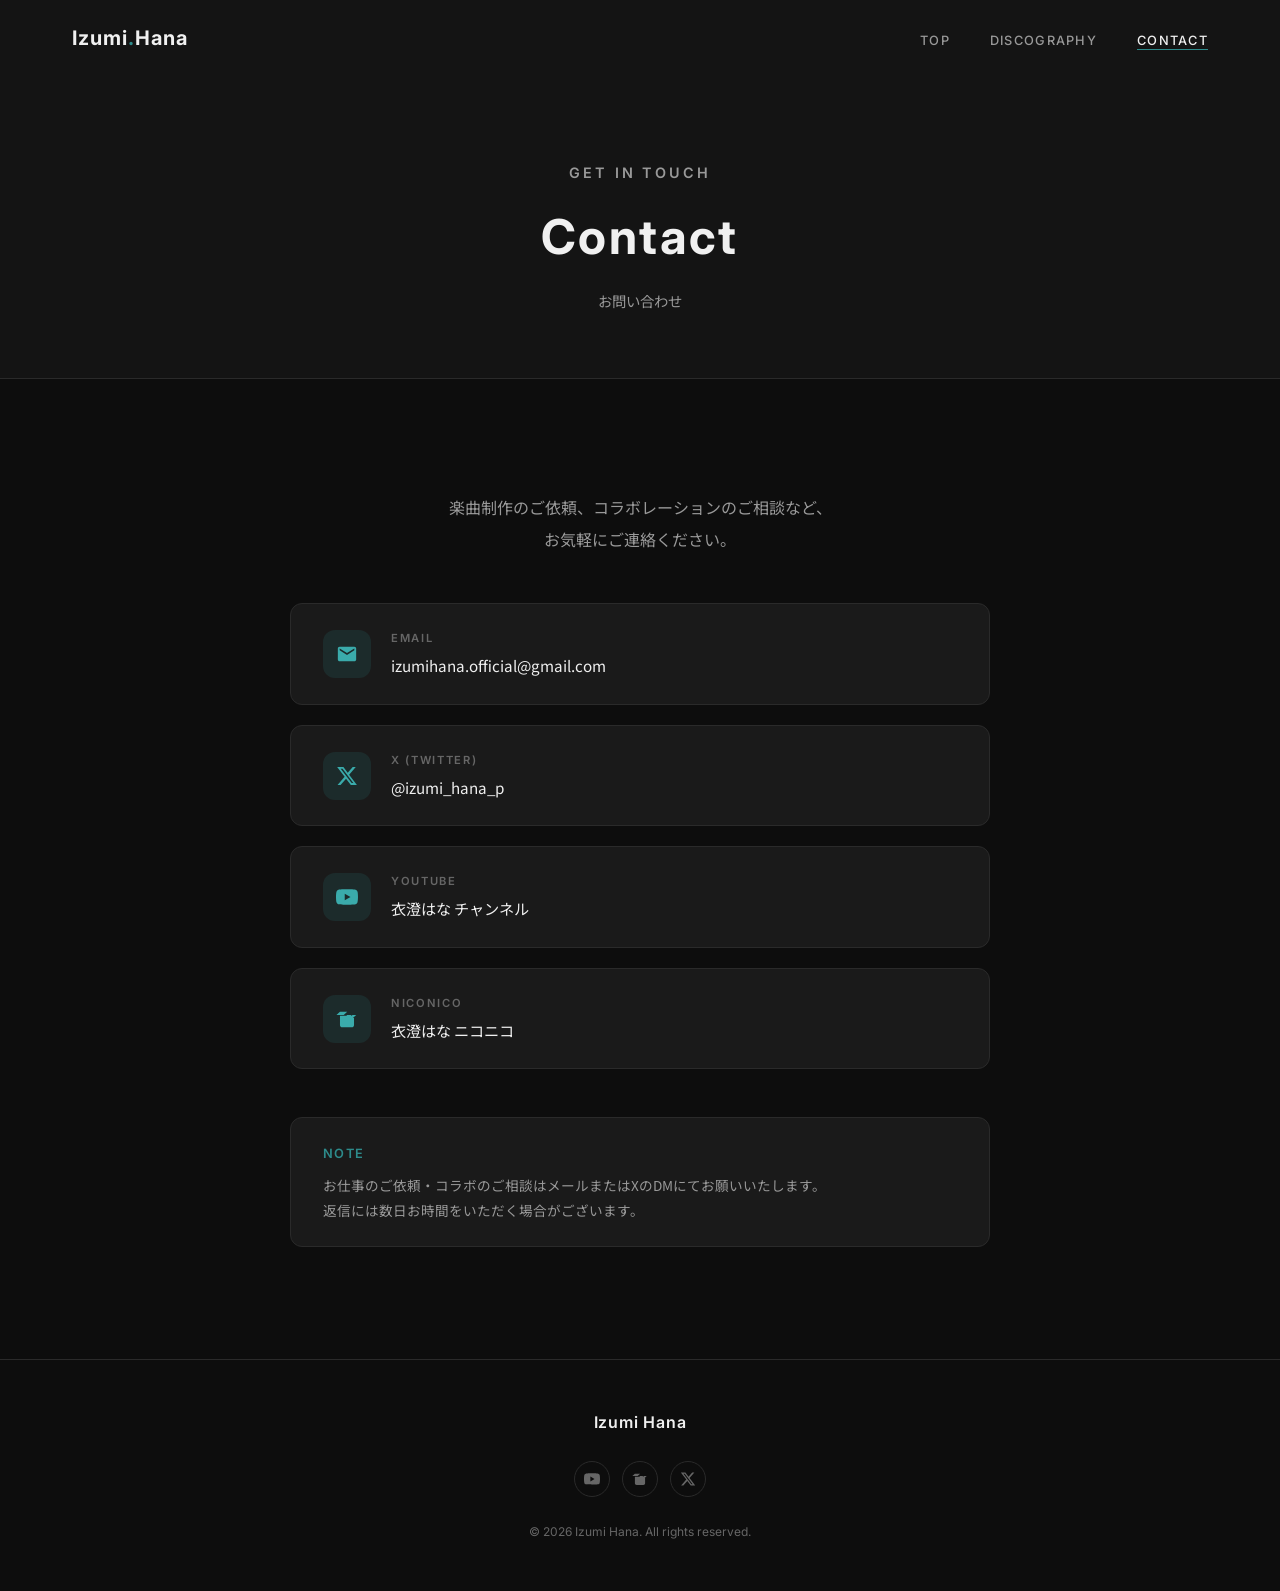
==== contact.html @ a4620084 "Initial commit: izumihana official website Co-authored-by: Cursor <cursoragent@cursor.com>" ====
<!DOCTYPE html>
<html lang="ja">
<head>
  <meta charset="UTF-8">
  <meta name="viewport" content="width=device-width, initial-scale=1.0">
  <title>Contact | 衣澄はな</title>
  <meta name="description" content="衣澄はな（いずみはな）へのお問い合わせ。楽曲制作のご依頼やコラボレーションのご相談はこちらから。">
  <link rel="stylesheet" href="css/style.css">
</head>
<body>

  <!-- ===== Header ===== -->
  <header class="header scrolled">
    <div class="container">
      <a href="index.html" class="logo">Izumi<span>.</span>Hana</a>
      <nav>
        <ul class="nav-list">
          <li><a href="index.html">Top</a></li>
          <li><a href="discography.html">Discography</a></li>
          <li><a href="contact.html" class="active">Contact</a></li>
        </ul>
      </nav>
      <button class="menu-toggle" aria-label="メニューを開く">
        <span></span>
        <span></span>
        <span></span>
      </button>
    </div>
  </header>

  <!-- ===== Page Header ===== -->
  <section class="page-header">
    <div class="container">
      <p class="section-title">Get in Touch</p>
      <h1>Contact</h1>
      <p>お問い合わせ</p>
    </div>
  </section>

  <!-- ===== Contact ===== -->
  <section class="section">
    <div class="container">
      <div class="contact-wrapper">

        <p class="contact-intro fade-in">
          楽曲制作のご依頼、コラボレーションのご相談など、<br>
          お気軽にご連絡ください。
        </p>

        <div class="contact-methods">

          <!-- Email -->
          <div class="contact-item fade-in fade-in-delay-1">
            <div class="icon">
              <svg viewBox="0 0 24 24" xmlns="http://www.w3.org/2000/svg">
                <path d="M20 4H4c-1.1 0-1.99.9-1.99 2L2 18c0 1.1.9 2 2 2h16c1.1 0 2-.9 2-2V6c0-1.1-.9-2-2-2zm0 4l-8 5-8-5V6l8 5 8-5v2z"/>
              </svg>
            </div>
            <div class="info">
              <div class="method-label">Email</div>
              <div class="method-value">
                <a href="mailto:izumihana.official@gmail.com">izumihana.official@gmail.com</a>
              </div>
            </div>
          </div>

          <!-- X (Twitter) -->
          <a href="https://x.com/izumi_hana_p" target="_blank" rel="noopener" style="text-decoration:none;">
            <div class="contact-item fade-in fade-in-delay-2">
              <div class="icon">
                <svg viewBox="0 0 24 24" xmlns="http://www.w3.org/2000/svg">
                  <path d="M18.244 2.25h3.308l-7.227 8.26 8.502 11.24H16.17l-5.214-6.817L4.99 21.75H1.68l7.73-8.835L1.254 2.25H8.08l4.713 6.231zm-1.161 17.52h1.833L7.084 4.126H5.117z"/>
                </svg>
              </div>
              <div class="info">
                <div class="method-label">X (Twitter)</div>
                <div class="method-value">@izumi_hana_p</div>
              </div>
            </div>
          </a>

          <!-- YouTube -->
          <a href="https://www.youtube.com/channel/UCELzzvRnGaEkKQrtYte62rw" target="_blank" rel="noopener" style="text-decoration:none;">
            <div class="contact-item fade-in fade-in-delay-3">
              <div class="icon">
                <svg viewBox="0 0 24 24" xmlns="http://www.w3.org/2000/svg">
                  <path d="M23.498 6.186a3.016 3.016 0 0 0-2.122-2.136C19.505 3.545 12 3.545 12 3.545s-7.505 0-9.377.505A3.017 3.017 0 0 0 .502 6.186C0 8.07 0 12 0 12s0 3.93.502 5.814a3.016 3.016 0 0 0 2.122 2.136c1.871.505 9.376.505 9.376.505s7.505 0 9.377-.505a3.015 3.015 0 0 0 2.122-2.136C24 15.93 24 12 24 12s0-3.93-.502-5.814zM9.545 15.568V8.432L15.818 12l-6.273 3.568z"/>
                </svg>
              </div>
              <div class="info">
                <div class="method-label">YouTube</div>
                <div class="method-value">衣澄はな チャンネル</div>
              </div>
            </div>
          </a>

          <!-- niconico -->
          <a href="https://www.nicovideo.jp/user/130683542" target="_blank" rel="noopener" style="text-decoration:none;">
            <div class="contact-item fade-in fade-in-delay-4">
              <div class="icon">
                <svg viewBox="0 0 24 24" xmlns="http://www.w3.org/2000/svg">
                  <path d="M.4787 7.534l3.8213-3.534h4.7574l-3.8213 3.534zm7.0213-3.534h4.7574l-3.8213 3.534h-4.7574zm12.1574 4.534v9.932c0 1.392-1.1293 2.534-2.5213 2.534h-10.2722c-1.392 0-2.5213-1.142-2.5213-2.534v-9.932zm-4.85 4.57l-3.4 1.88v-3.76zm-2.607-5.57h4.7574l-3.8213 3.534h-4.7574zm5.7574 0h4.1213l-3.8213 3.534h-4.0787z"/>
                </svg>
              </div>
              <div class="info">
                <div class="method-label">niconico</div>
                <div class="method-value">衣澄はな ニコニコ</div>
              </div>
            </div>
          </a>

        </div>

        <div class="fade-in fade-in-delay-5" style="padding:1.5rem 2rem; background:var(--bg-card); border:1px solid var(--border); border-radius:12px; text-align:left;">
          <p style="font-size:0.8rem; color:var(--accent); font-family:var(--font-en); font-weight:600; letter-spacing:0.1em; text-transform:uppercase; margin-bottom:0.5rem;">Note</p>
          <p style="font-size:0.85rem; color:var(--text-secondary); line-height:1.8;">
            お仕事のご依頼・コラボのご相談はメールまたはXのDMにてお願いいたします。<br>
            返信には数日お時間をいただく場合がございます。
          </p>
        </div>

      </div>
    </div>
  </section>

  <!-- ===== Footer ===== -->
  <footer class="footer">
    <div class="container">
      <div class="footer-content">
        <div class="footer-logo">Izumi Hana</div>
        <div class="footer-sns">
          <a href="https://www.youtube.com/channel/UCELzzvRnGaEkKQrtYte62rw" target="_blank" rel="noopener" aria-label="YouTube">
            <svg viewBox="0 0 24 24"><path d="M23.498 6.186a3.016 3.016 0 0 0-2.122-2.136C19.505 3.545 12 3.545 12 3.545s-7.505 0-9.377.505A3.017 3.017 0 0 0 .502 6.186C0 8.07 0 12 0 12s0 3.93.502 5.814a3.016 3.016 0 0 0 2.122 2.136c1.871.505 9.376.505 9.376.505s7.505 0 9.377-.505a3.015 3.015 0 0 0 2.122-2.136C24 15.93 24 12 24 12s0-3.93-.502-5.814zM9.545 15.568V8.432L15.818 12l-6.273 3.568z"/></svg>
          </a>
          <a href="https://www.nicovideo.jp/user/130683542" target="_blank" rel="noopener" aria-label="niconico">
            <svg viewBox="0 0 24 24"><path d="M.4787 7.534l3.8213-3.534h4.7574l-3.8213 3.534zm7.0213-3.534h4.7574l-3.8213 3.534h-4.7574zm12.1574 4.534v9.932c0 1.392-1.1293 2.534-2.5213 2.534h-10.2722c-1.392 0-2.5213-1.142-2.5213-2.534v-9.932zm-4.85 4.57l-3.4 1.88v-3.76zm-2.607-5.57h4.7574l-3.8213 3.534h-4.7574zm5.7574 0h4.1213l-3.8213 3.534h-4.0787z"/></svg>
          </a>
          <a href="https://x.com/izumi_hana_p" target="_blank" rel="noopener" aria-label="X">
            <svg viewBox="0 0 24 24"><path d="M18.244 2.25h3.308l-7.227 8.26 8.502 11.24H16.17l-5.214-6.817L4.99 21.75H1.68l7.73-8.835L1.254 2.25H8.08l4.713 6.231zm-1.161 17.52h1.833L7.084 4.126H5.117z"/></svg>
          </a>
        </div>
        <p class="footer-copy">&copy; 2026 Izumi Hana. All rights reserved.</p>
      </div>
    </div>
  </footer>

  <script src="js/main.js"></script>
</body>
</html>
---- css/style.css ----
/* ============================================
   衣澄はな - HP / Portfolio
   Dark Modern Theme
   ============================================ */

@import url('https://fonts.googleapis.com/css2?family=Inter:wght@300;400;500;600;700&family=Noto+Sans+JP:wght@300;400;500;600;700&display=swap');

/* --- CSS Variables --- */
:root {
  --bg-primary: #0d0d0d;
  --bg-secondary: #141414;
  --bg-card: #1a1a1a;
  --bg-card-hover: #222222;
  --accent: #2d8b8b;
  --accent-light: #3aabab;
  --accent-glow: rgba(45, 139, 139, 0.15);
  --text-primary: #f0f0f0;
  --text-secondary: #999999;
  --text-muted: #666666;
  --border: #2a2a2a;
  --border-light: #333333;
  --header-bg: rgba(13, 13, 13, 0.85);
  --font-en: 'Inter', sans-serif;
  --font-jp: 'Noto Sans JP', sans-serif;
  --transition: 0.3s cubic-bezier(0.4, 0, 0.2, 1);
  --max-width: 1200px;
}

/* --- Reset & Base --- */
*,
*::before,
*::after {
  margin: 0;
  padding: 0;
  box-sizing: border-box;
}

html {
  scroll-behavior: smooth;
  font-size: 16px;
}

body {
  font-family: var(--font-jp);
  background-color: var(--bg-primary);
  color: var(--text-primary);
  line-height: 1.8;
  -webkit-font-smoothing: antialiased;
  -moz-osx-font-smoothing: grayscale;
  overflow-x: hidden;
}

a {
  color: var(--accent-light);
  text-decoration: none;
  transition: color var(--transition);
}

a:hover {
  color: var(--text-primary);
}

img {
  max-width: 100%;
  height: auto;
  display: block;
}

ul {
  list-style: none;
}

/* --- Utility --- */
.container {
  width: 100%;
  max-width: var(--max-width);
  margin: 0 auto;
  padding: 0 2rem;
}

.section-title {
  font-family: var(--font-en);
  font-size: 0.75rem;
  font-weight: 600;
  letter-spacing: 0.2em;
  text-transform: uppercase;
  color: var(--accent);
  margin-bottom: 0.5rem;
}

.section-heading {
  font-family: var(--font-en);
  font-size: 2.5rem;
  font-weight: 700;
  letter-spacing: -0.02em;
  line-height: 1.2;
  margin-bottom: 2rem;
}

.accent-line {
  width: 48px;
  height: 2px;
  background: var(--accent);
  margin-bottom: 2rem;
}

/* --- Header / Navigation --- */
.header {
  position: fixed;
  top: 0;
  left: 0;
  width: 100%;
  z-index: 1000;
  padding: 1.25rem 0;
  transition: background var(--transition), padding var(--transition), box-shadow var(--transition);
}

.header.scrolled {
  background: var(--header-bg);
  backdrop-filter: blur(20px);
  -webkit-backdrop-filter: blur(20px);
  padding: 0.75rem 0;
  box-shadow: 0 1px 0 var(--border);
}

.header .container {
  display: flex;
  justify-content: space-between;
  align-items: center;
}

.logo {
  font-family: var(--font-en);
  font-size: 1.25rem;
  font-weight: 700;
  color: var(--text-primary);
  letter-spacing: 0.05em;
}

.logo span {
  color: var(--accent);
}

.nav-list {
  display: flex;
  gap: 2.5rem;
  align-items: center;
}

.nav-list a {
  font-family: var(--font-en);
  font-size: 0.8rem;
  font-weight: 500;
  letter-spacing: 0.1em;
  text-transform: uppercase;
  color: var(--text-secondary);
  position: relative;
  padding-bottom: 2px;
}

.nav-list a::after {
  content: '';
  position: absolute;
  bottom: 0;
  left: 0;
  width: 0;
  height: 1px;
  background: var(--accent);
  transition: width var(--transition);
}

.nav-list a:hover,
.nav-list a.active {
  color: var(--text-primary);
}

.nav-list a:hover::after,
.nav-list a.active::after {
  width: 100%;
}

/* Mobile menu */
.menu-toggle {
  display: none;
  flex-direction: column;
  gap: 5px;
  background: none;
  border: none;
  cursor: pointer;
  padding: 4px;
}

.menu-toggle span {
  display: block;
  width: 24px;
  height: 2px;
  background: var(--text-primary);
  transition: var(--transition);
}

/* --- Hero / First View --- */
.hero {
  position: relative;
  width: 100%;
  height: 100vh;
  min-height: 600px;
  display: flex;
  align-items: center;
  justify-content: center;
  overflow: hidden;
}

.hero-bg {
  position: absolute;
  inset: 0;
  background-size: cover;
  background-position: center;
  background-repeat: no-repeat;
}

.hero-overlay {
  position: absolute;
  inset: 0;
  background: linear-gradient(
    to bottom,
    rgba(13, 13, 13, 0.3) 0%,
    rgba(13, 13, 13, 0.5) 50%,
    rgba(13, 13, 13, 0.95) 100%
  );
}

.hero-content {
  position: relative;
  z-index: 2;
  text-align: center;
  padding: 0 2rem;
}

.hero-content h1 {
  font-family: var(--font-en);
  font-size: 4rem;
  font-weight: 700;
  letter-spacing: 0.08em;
  margin-bottom: 0.75rem;
  text-shadow: 0 2px 40px rgba(0, 0, 0, 0.5);
}

.hero-content .subtitle {
  font-family: var(--font-en);
  font-size: 0.9rem;
  font-weight: 400;
  letter-spacing: 0.3em;
  text-transform: uppercase;
  color: var(--accent-light);
  margin-bottom: 1.5rem;
}

.hero-content .description {
  font-size: 0.95rem;
  color: var(--text-secondary);
  max-width: 500px;
  margin: 0 auto;
}

.hero-scroll {
  position: absolute;
  bottom: 2rem;
  left: 50%;
  transform: translateX(-50%);
  z-index: 2;
  display: flex;
  flex-direction: column;
  align-items: center;
  gap: 0.5rem;
  color: var(--text-muted);
  font-family: var(--font-en);
  font-size: 0.65rem;
  letter-spacing: 0.15em;
  text-transform: uppercase;
}

.hero-scroll .scroll-line {
  width: 1px;
  height: 40px;
  background: linear-gradient(to bottom, var(--accent), transparent);
  animation: scrollPulse 2s ease-in-out infinite;
}

@keyframes scrollPulse {
  0%, 100% { opacity: 0.3; transform: scaleY(0.6); }
  50% { opacity: 1; transform: scaleY(1); }
}

/* --- Section Common --- */
.section {
  padding: 7rem 0;
}

.section--alt {
  background: var(--bg-secondary);
}

/* --- About Section --- */
.about-grid {
  display: grid;
  grid-template-columns: 1fr 1fr;
  gap: 4rem;
  align-items: start;
}

.about-text p {
  color: var(--text-secondary);
  margin-bottom: 1.5rem;
  font-size: 0.95rem;
  line-height: 2;
}

.about-details {
  display: flex;
  flex-direction: column;
  gap: 1.5rem;
}

.about-detail-item {
  padding: 1.5rem;
  background: var(--bg-card);
  border: 1px solid var(--border);
  border-radius: 8px;
  transition: border-color var(--transition);
}

.about-detail-item:hover {
  border-color: var(--accent);
}

.about-detail-item .label {
  font-family: var(--font-en);
  font-size: 0.7rem;
  font-weight: 600;
  letter-spacing: 0.15em;
  text-transform: uppercase;
  color: var(--accent);
  margin-bottom: 0.5rem;
}

.about-detail-item .value {
  font-size: 0.95rem;
  color: var(--text-primary);
}

.about-detail-item .value .tag {
  display: inline-block;
  padding: 0.25rem 0.75rem;
  background: var(--accent-glow);
  border: 1px solid rgba(45, 139, 139, 0.3);
  border-radius: 100px;
  font-size: 0.8rem;
  margin: 0.25rem 0.25rem 0.25rem 0;
  color: var(--accent-light);
}

/* --- Latest Music Section --- */
.latest-music-wrapper {
  max-width: 800px;
  margin: 0 auto;
}

.video-embed {
  position: relative;
  width: 100%;
  padding-bottom: 56.25%;
  border-radius: 12px;
  overflow: hidden;
  background: var(--bg-card);
  border: 1px solid var(--border);
}

.video-embed iframe {
  position: absolute;
  top: 0;
  left: 0;
  width: 100%;
  height: 100%;
  border: none;
}

.video-caption {
  margin-top: 1rem;
  text-align: center;
  color: var(--text-secondary);
  font-size: 0.85rem;
}

/* --- Skeleton Loading Animation --- */
@keyframes shimmer {
  0% { background-position: 200% 0; }
  100% { background-position: -200% 0; }
}

/* --- Discography Grid --- */
.disco-grid {
  display: grid;
  grid-template-columns: repeat(3, 1fr);
  gap: 1.5rem;
}

.disco-card {
  background: var(--bg-card);
  border: 1px solid var(--border);
  border-radius: 12px;
  overflow: hidden;
  transition: transform var(--transition), border-color var(--transition), box-shadow var(--transition);
  cursor: pointer;
}

.disco-card:hover {
  transform: translateY(-4px);
  border-color: var(--accent);
  box-shadow: 0 12px 40px rgba(0, 0, 0, 0.4), 0 0 0 1px var(--accent);
}

.disco-card .thumbnail {
  position: relative;
  width: 100%;
  padding-bottom: 56.25%;
  background: var(--bg-secondary);
  overflow: hidden;
}

.disco-card .thumbnail img {
  position: absolute;
  inset: 0;
  width: 100%;
  height: 100%;
  object-fit: cover;
  transition: transform var(--transition);
}

.disco-card:hover .thumbnail img {
  transform: scale(1.05);
}

.disco-card .thumbnail .play-overlay {
  position: absolute;
  inset: 0;
  display: flex;
  align-items: center;
  justify-content: center;
  background: rgba(0, 0, 0, 0.4);
  opacity: 0;
  transition: opacity var(--transition);
}

.disco-card:hover .thumbnail .play-overlay {
  opacity: 1;
}

.disco-card .thumbnail .play-btn {
  width: 56px;
  height: 56px;
  border-radius: 50%;
  background: var(--accent);
  display: flex;
  align-items: center;
  justify-content: center;
  transform: scale(0.8);
  transition: transform var(--transition);
}

.disco-card:hover .thumbnail .play-btn {
  transform: scale(1);
}

.disco-card .thumbnail .play-btn svg {
  width: 20px;
  height: 20px;
  fill: white;
  margin-left: 2px;
}

.disco-card .card-info {
  padding: 1.25rem;
}

.disco-card .card-title {
  font-size: 0.95rem;
  font-weight: 500;
  margin-bottom: 0.35rem;
  line-height: 1.5;
  display: -webkit-box;
  -webkit-line-clamp: 2;
  -webkit-box-orient: vertical;
  overflow: hidden;
}

.disco-card .card-meta {
  font-size: 0.75rem;
  color: var(--text-muted);
  font-family: var(--font-en);
}

/* --- Discography iframe embed mode --- */
.disco-card .video-frame {
  position: relative;
  width: 100%;
  padding-bottom: 56.25%;
  background: var(--bg-secondary);
}

.disco-card .video-frame iframe {
  position: absolute;
  inset: 0;
  width: 100%;
  height: 100%;
  border: none;
}

/* --- Contact Section --- */
.contact-wrapper {
  max-width: 700px;
  margin: 0 auto;
  text-align: center;
}

.contact-intro {
  font-size: 1rem;
  color: var(--text-secondary);
  margin-bottom: 3rem;
  line-height: 2;
}

.contact-methods {
  display: flex;
  flex-direction: column;
  gap: 1.25rem;
  margin-bottom: 3rem;
}

.contact-item {
  display: flex;
  align-items: center;
  gap: 1.25rem;
  padding: 1.5rem 2rem;
  background: var(--bg-card);
  border: 1px solid var(--border);
  border-radius: 12px;
  transition: border-color var(--transition);
  text-align: left;
}

.contact-item:hover {
  border-color: var(--accent);
}

.contact-item .icon {
  width: 48px;
  height: 48px;
  border-radius: 12px;
  background: var(--accent-glow);
  display: flex;
  align-items: center;
  justify-content: center;
  flex-shrink: 0;
}

.contact-item .icon svg {
  width: 22px;
  height: 22px;
  fill: var(--accent-light);
}

.contact-item .info .method-label {
  font-family: var(--font-en);
  font-size: 0.7rem;
  font-weight: 600;
  letter-spacing: 0.15em;
  text-transform: uppercase;
  color: var(--text-muted);
  margin-bottom: 0.25rem;
}

.contact-item .info .method-value {
  font-size: 0.95rem;
  color: var(--text-primary);
}

.contact-item .info .method-value a {
  color: var(--text-primary);
}

.contact-item .info .method-value a:hover {
  color: var(--accent-light);
}

/* --- SNS Links --- */
.sns-links {
  display: flex;
  gap: 1rem;
  justify-content: center;
  margin-top: 2rem;
}

.sns-link {
  display: flex;
  align-items: center;
  justify-content: center;
  width: 52px;
  height: 52px;
  border-radius: 50%;
  background: var(--bg-card);
  border: 1px solid var(--border);
  transition: all var(--transition);
}

.sns-link:hover {
  background: var(--accent);
  border-color: var(--accent);
  transform: translateY(-2px);
}

.sns-link svg {
  width: 22px;
  height: 22px;
  fill: var(--text-secondary);
  transition: fill var(--transition);
}

.sns-link:hover svg {
  fill: white;
}

/* --- Footer --- */
.footer {
  padding: 3rem 0;
  border-top: 1px solid var(--border);
  text-align: center;
}

.footer-content {
  display: flex;
  flex-direction: column;
  align-items: center;
  gap: 1.5rem;
}

.footer-logo {
  font-family: var(--font-en);
  font-size: 1rem;
  font-weight: 600;
  color: var(--text-primary);
  letter-spacing: 0.05em;
}

.footer-sns {
  display: flex;
  gap: 0.75rem;
}

.footer-sns a {
  display: flex;
  align-items: center;
  justify-content: center;
  width: 36px;
  height: 36px;
  border-radius: 50%;
  border: 1px solid var(--border);
  transition: all var(--transition);
}

.footer-sns a:hover {
  border-color: var(--accent);
  background: var(--accent-glow);
}

.footer-sns a svg {
  width: 16px;
  height: 16px;
  fill: var(--text-muted);
  transition: fill var(--transition);
}

.footer-sns a:hover svg {
  fill: var(--accent-light);
}

.footer-copy {
  font-size: 0.75rem;
  color: var(--text-muted);
  font-family: var(--font-en);
}

/* --- Scroll Animation --- */
.fade-in {
  opacity: 0;
  transform: translateY(30px);
  transition: opacity 0.8s ease, transform 0.8s ease;
}

.fade-in.visible {
  opacity: 1;
  transform: translateY(0);
}

.fade-in-delay-1 { transition-delay: 0.1s; }
.fade-in-delay-2 { transition-delay: 0.2s; }
.fade-in-delay-3 { transition-delay: 0.3s; }
.fade-in-delay-4 { transition-delay: 0.4s; }
.fade-in-delay-5 { transition-delay: 0.5s; }
.fade-in-delay-6 { transition-delay: 0.6s; }

/* --- Page Header (sub pages) --- */
.page-header {
  padding: 10rem 0 4rem;
  text-align: center;
  background: var(--bg-secondary);
  border-bottom: 1px solid var(--border);
}

.page-header h1 {
  font-family: var(--font-en);
  font-size: 3rem;
  font-weight: 700;
  letter-spacing: 0.05em;
  margin-bottom: 0.5rem;
}

.page-header p {
  color: var(--text-secondary);
  font-size: 0.9rem;
}

/* --- Responsive --- */
@media (max-width: 1024px) {
  .about-grid {
    grid-template-columns: 1fr;
    gap: 2.5rem;
  }

  .disco-grid {
    grid-template-columns: repeat(2, 1fr);
  }

  .hero-content h1 {
    font-size: 3rem;
  }
}

@media (max-width: 768px) {
  .nav-list {
    display: none;
    position: fixed;
    top: 0;
    left: 0;
    width: 100%;
    height: 100vh;
    background: var(--bg-primary);
    flex-direction: column;
    justify-content: center;
    align-items: center;
    gap: 2rem;
    z-index: 999;
  }

  .nav-list.open {
    display: flex;
  }

  .nav-list a {
    font-size: 1.2rem;
  }

  .menu-toggle {
    display: flex;
    z-index: 1001;
  }

  .menu-toggle.active span:nth-child(1) {
    transform: rotate(45deg) translate(5px, 5px);
  }

  .menu-toggle.active span:nth-child(2) {
    opacity: 0;
  }

  .menu-toggle.active span:nth-child(3) {
    transform: rotate(-45deg) translate(5px, -5px);
  }

  .hero-content h1 {
    font-size: 2.25rem;
  }

  .hero-content .subtitle {
    font-size: 0.75rem;
    letter-spacing: 0.2em;
  }

  .section {
    padding: 5rem 0;
  }

  .section-heading {
    font-size: 2rem;
  }

  .disco-grid {
    grid-template-columns: 1fr;
  }

  .page-header {
    padding: 8rem 0 3rem;
  }

  .page-header h1 {
    font-size: 2.25rem;
  }

  .contact-item {
    flex-direction: column;
    text-align: center;
    padding: 1.5rem;
  }
}

@media (max-width: 480px) {
  .container {
    padding: 0 1.25rem;
  }

  .hero-content h1 {
    font-size: 1.75rem;
  }
}
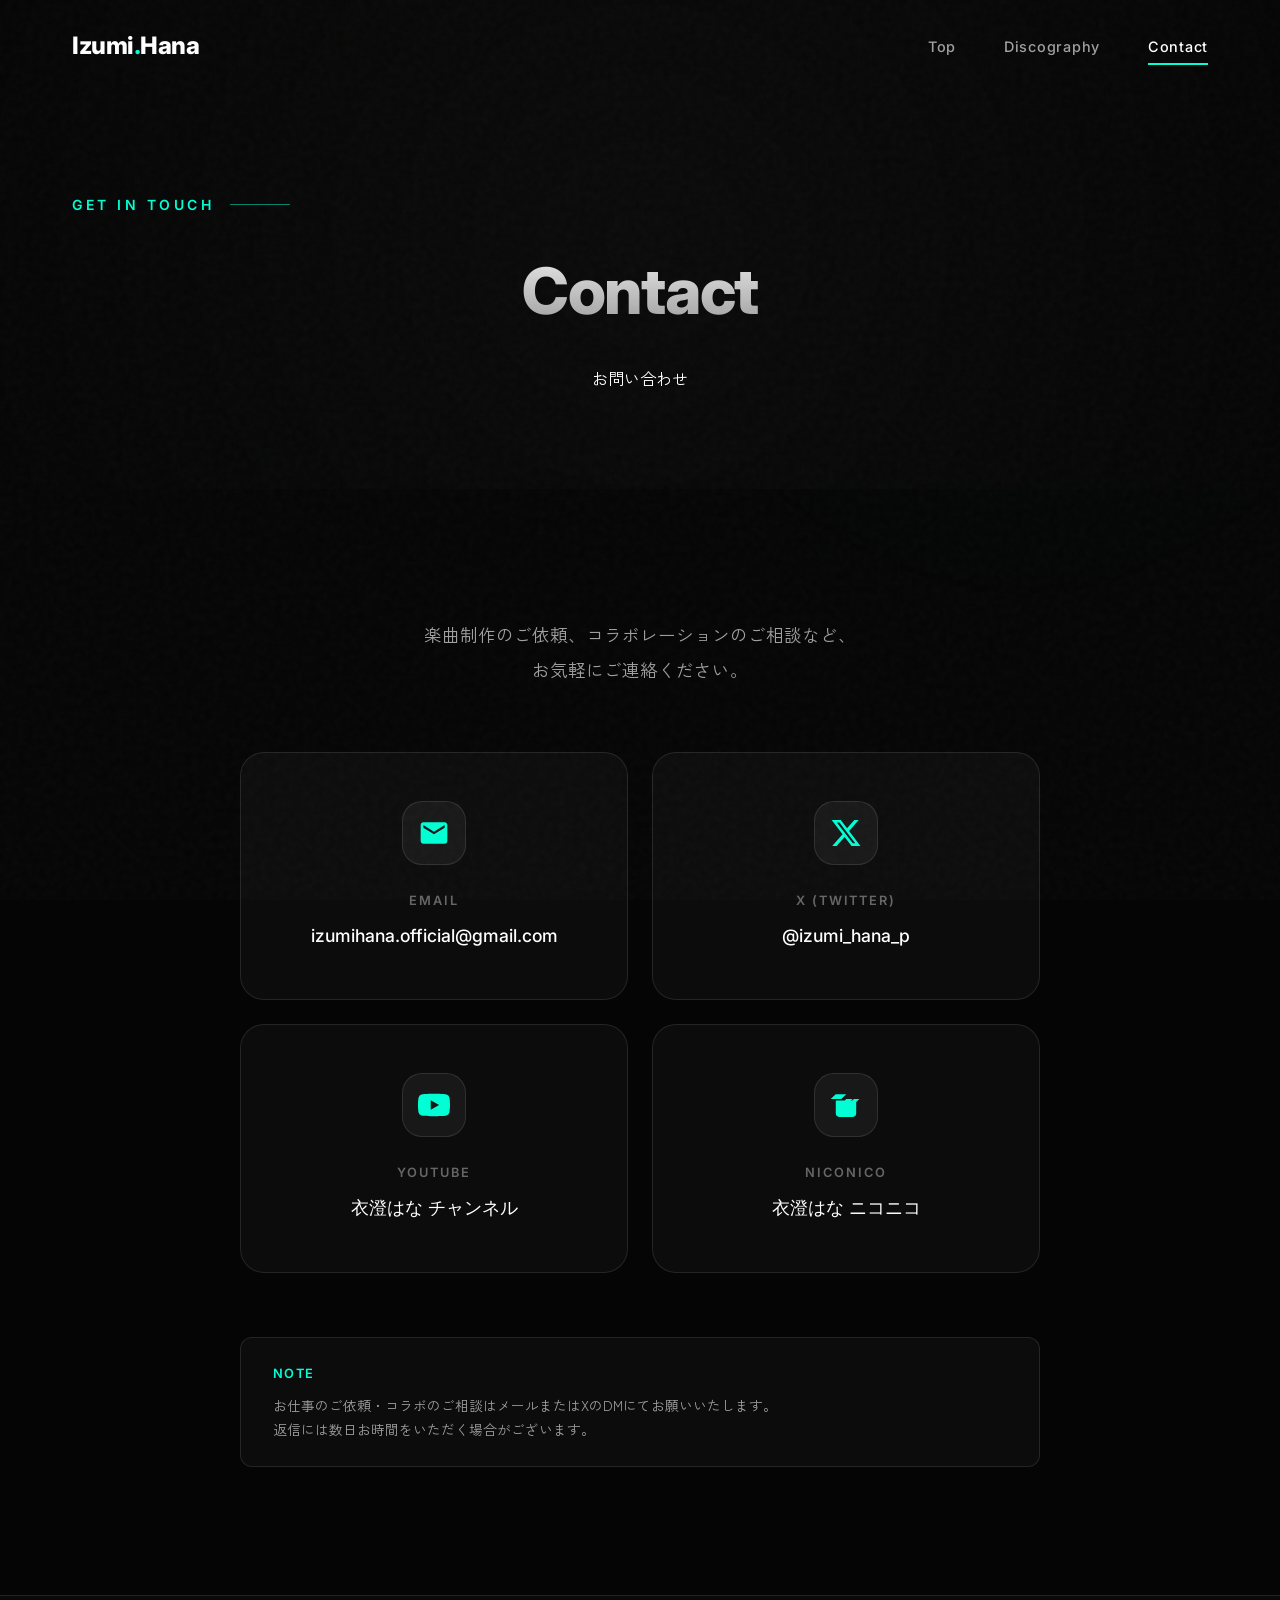
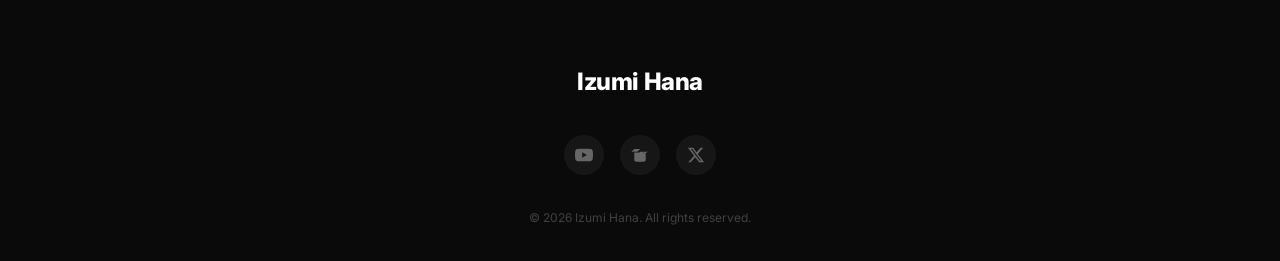
==== commit 2ab24a50: "UI変更" ====
--- a/contact.html
+++ b/contact.html
@@ -8,6 +8,7 @@
   <link rel="stylesheet" href="css/style.css">
 </head>
 <body>
+  <div class="ambient-glow"></div>
 
   <!-- ===== Header ===== -->
   <header class="header scrolled">
@@ -111,7 +112,7 @@
 
         </div>
 
-        <div class="fade-in fade-in-delay-5" style="padding:1.5rem 2rem; background:var(--bg-card); border:1px solid var(--border); border-radius:12px; text-align:left;">
+        <div class="fade-in fade-in-delay-5" style="padding:1.5rem 2rem; background:var(--bg-glass); border:1px solid var(--border); border-radius:12px; text-align:left;">
           <p style="font-size:0.8rem; color:var(--accent); font-family:var(--font-en); font-weight:600; letter-spacing:0.1em; text-transform:uppercase; margin-bottom:0.5rem;">Note</p>
           <p style="font-size:0.85rem; color:var(--text-secondary); line-height:1.8;">
             お仕事のご依頼・コラボのご相談はメールまたはXのDMにてお願いいたします。<br>
--- a/css/style.css
+++ b/css/style.css
@@ -1,35 +1,42 @@
 /* ============================================
    衣澄はな - HP / Portfolio
-   Dark Modern Theme
+   Cyber Modern Theme
    ============================================ */
 
-@import url('https://fonts.googleapis.com/css2?family=Inter:wght@300;400;500;600;700&family=Noto+Sans+JP:wght@300;400;500;600;700&display=swap');
+@import url('https://fonts.googleapis.com/css2?family=Inter:wght@300;400;500;600;700;800&family=Noto+Sans+JP:wght@300;400;500;700&family=Zen+Kaku+Gothic+New:wght@300;400;500;700&display=swap');
 
 /* --- CSS Variables --- */
 :root {
-  --bg-primary: #0d0d0d;
-  --bg-secondary: #141414;
-  --bg-card: #1a1a1a;
-  --bg-card-hover: #222222;
-  --accent: #2d8b8b;
-  --accent-light: #3aabab;
-  --accent-glow: rgba(45, 139, 139, 0.15);
-  --text-primary: #f0f0f0;
-  --text-secondary: #999999;
+  --bg-primary: #050505;
+  --bg-secondary: #0a0a0a;
+  --bg-glass: rgba(255, 255, 255, 0.03);
+  --bg-glass-hover: rgba(255, 255, 255, 0.08);
+  --bg-glass-strong: rgba(10, 10, 10, 0.7);
+  
+  --accent: #00ffd5;
+  --accent-dim: #008f8f;
+  --accent-glow: rgba(0, 255, 213, 0.15);
+  --accent-gradient: linear-gradient(135deg, #00ffd5 0%, #008f8f 100%);
+  
+  --text-primary: #ffffff;
+  --text-secondary: #a0a0a0;
   --text-muted: #666666;
-  --border: #2a2a2a;
-  --border-light: #333333;
-  --header-bg: rgba(13, 13, 13, 0.85);
+  
+  --border: rgba(255, 255, 255, 0.1);
+  --border-hover: rgba(255, 255, 255, 0.2);
+  
   --font-en: 'Inter', sans-serif;
-  --font-jp: 'Noto Sans JP', sans-serif;
-  --transition: 0.3s cubic-bezier(0.4, 0, 0.2, 1);
+  --font-jp: 'Zen Kaku Gothic New', 'Noto Sans JP', sans-serif;
+  
+  --transition: 0.4s cubic-bezier(0.2, 0.8, 0.2, 1);
   --max-width: 1200px;
+  --radius-sm: 8px;
+  --radius-md: 16px;
+  --radius-lg: 24px;
 }
 
 /* --- Reset & Base --- */
-*,
-*::before,
-*::after {
+*, *::before, *::after {
   margin: 0;
   padding: 0;
   box-sizing: border-box;
@@ -48,16 +55,55 @@
   -webkit-font-smoothing: antialiased;
   -moz-osx-font-smoothing: grayscale;
   overflow-x: hidden;
+  position: relative;
+}
+
+/* Background Noise Texture */
+body::before {
+  content: "";
+  position: fixed;
+  top: 0;
+  left: 0;
+  width: 100%;
+  height: 100%;
+  background: url("data:image/svg+xml,%3Csvg viewBox='0 0 200 200' xmlns='http://www.w3.org/2000/svg'%3E%3Cfilter id='noiseFilter'%3E%3CfeTurbulence type='fractalNoise' baseFrequency='0.65' numOctaves='3' stitchTiles='stitch'/%3E%3C/filter%3E%3Crect width='100%25' height='100%25' filter='url(%23noiseFilter)' opacity='0.03'/%3E%3C/svg%3E");
+  pointer-events: none;
+  z-index: 9999;
+}
+
+/* Ambient Glow Background */
+.ambient-glow {
+  position: fixed;
+  top: 0;
+  left: 0;
+  width: 100vw;
+  height: 100vh;
+  z-index: -1;
+  overflow: hidden;
+  pointer-events: none;
+}
+
+.ambient-glow::after {
+  content: '';
+  position: absolute;
+  top: -20%;
+  right: -10%;
+  width: 60vw;
+  height: 60vw;
+  background: radial-gradient(circle, rgba(0, 255, 213, 0.03) 0%, transparent 70%);
+  filter: blur(80px);
+  animation: float 20s infinite alternate;
+}
+
+@keyframes float {
+  0% { transform: translate(0, 0); }
+  100% { transform: translate(-20px, 40px); }
 }
 
 a {
-  color: var(--accent-light);
+  color: inherit;
   text-decoration: none;
   transition: color var(--transition);
-}
-
-a:hover {
-  color: var(--text-primary);
 }
 
 img {
@@ -66,9 +112,7 @@
   display: block;
 }
 
-ul {
-  list-style: none;
-}
+ul { list-style: none; }
 
 /* --- Utility --- */
 .container {
@@ -80,28 +124,35 @@
 
 .section-title {
   font-family: var(--font-en);
-  font-size: 0.75rem;
+  font-size: 0.875rem;
   font-weight: 600;
-  letter-spacing: 0.2em;
+  letter-spacing: 0.25em;
   text-transform: uppercase;
   color: var(--accent);
-  margin-bottom: 0.5rem;
+  margin-bottom: 1rem;
+  display: flex;
+  align-items: center;
+  gap: 1rem;
+}
+
+.section-title::after {
+  content: '';
+  height: 1px;
+  width: 60px;
+  background: var(--accent);
+  opacity: 0.5;
 }
 
 .section-heading {
-  font-family: var(--font-en);
-  font-size: 2.5rem;
+  font-family: var(--font-jp);
+  font-size: 3rem;
   font-weight: 700;
   letter-spacing: -0.02em;
   line-height: 1.2;
-  margin-bottom: 2rem;
-}
-
-.accent-line {
-  width: 48px;
-  height: 2px;
-  background: var(--accent);
-  margin-bottom: 2rem;
+  margin-bottom: 3rem;
+  background: linear-gradient(to right, #fff, #aaa);
+  -webkit-background-clip: text;
+  -webkit-text-fill-color: transparent;
 }
 
 /* --- Header / Navigation --- */
@@ -111,16 +162,16 @@
   left: 0;
   width: 100%;
   z-index: 1000;
-  padding: 1.25rem 0;
-  transition: background var(--transition), padding var(--transition), box-shadow var(--transition);
+  padding: 1.5rem 0;
+  transition: all var(--transition);
 }
 
 .header.scrolled {
-  background: var(--header-bg);
+  padding: 1rem 0;
+  background: var(--bg-glass-strong);
   backdrop-filter: blur(20px);
   -webkit-backdrop-filter: blur(20px);
-  padding: 0.75rem 0;
-  box-shadow: 0 1px 0 var(--border);
+  border-bottom: 1px solid var(--border);
 }
 
 .header .container {
@@ -131,40 +182,40 @@
 
 .logo {
   font-family: var(--font-en);
-  font-size: 1.25rem;
-  font-weight: 700;
+  font-size: 1.5rem;
+  font-weight: 800;
+  letter-spacing: -0.02em;
   color: var(--text-primary);
+  position: relative;
+  z-index: 1002;
+}
+
+.logo span { color: var(--accent); }
+
+.nav-list {
+  display: flex;
+  gap: 3rem;
+  align-items: center;
+}
+
+.nav-list a {
+  font-family: var(--font-en);
+  font-size: 0.9rem;
+  font-weight: 500;
   letter-spacing: 0.05em;
-}
-
-.logo span {
-  color: var(--accent);
-}
-
-.nav-list {
-  display: flex;
-  gap: 2.5rem;
-  align-items: center;
-}
-
-.nav-list a {
-  font-family: var(--font-en);
-  font-size: 0.8rem;
-  font-weight: 500;
-  letter-spacing: 0.1em;
-  text-transform: uppercase;
   color: var(--text-secondary);
   position: relative;
-  padding-bottom: 2px;
-}
-
-.nav-list a::after {
+  padding: 0.5rem 0;
+}
+
+.nav-list a::before {
   content: '';
   position: absolute;
-  bottom: 0;
-  left: 0;
+  top: 100%;
+  left: 50%;
+  transform: translateX(-50%);
   width: 0;
-  height: 1px;
+  height: 2px;
   background: var(--accent);
   transition: width var(--transition);
 }
@@ -174,8 +225,8 @@
   color: var(--text-primary);
 }
 
-.nav-list a:hover::after,
-.nav-list a.active::after {
+.nav-list a:hover::before,
+.nav-list a.active::before {
   width: 100%;
 }
 
@@ -183,11 +234,12 @@
 .menu-toggle {
   display: none;
   flex-direction: column;
-  gap: 5px;
+  gap: 6px;
   background: none;
   border: none;
   cursor: pointer;
-  padding: 4px;
+  z-index: 1002;
+  padding: 10px;
 }
 
 .menu-toggle span {
@@ -203,7 +255,7 @@
   position: relative;
   width: 100%;
   height: 100vh;
-  min-height: 600px;
+  min-height: 700px;
   display: flex;
   align-items: center;
   justify-content: center;
@@ -216,17 +268,27 @@
   background-size: cover;
   background-position: center;
   background-repeat: no-repeat;
+  filter: saturate(1.1) brightness(0.8);
+  transform: scale(1.05);
+  transition: transform 10s ease;
+}
+
+.hero:hover .hero-bg {
+  transform: scale(1.0);
 }
 
 .hero-overlay {
   position: absolute;
   inset: 0;
-  background: linear-gradient(
-    to bottom,
-    rgba(13, 13, 13, 0.3) 0%,
-    rgba(13, 13, 13, 0.5) 50%,
-    rgba(13, 13, 13, 0.95) 100%
-  );
+  background: radial-gradient(circle at center, transparent 0%, var(--bg-primary) 100%);
+  opacity: 0.8;
+}
+
+.hero-overlay::after {
+  content: '';
+  position: absolute;
+  inset: 0;
+  background: linear-gradient(to bottom, transparent 50%, var(--bg-primary) 100%);
 }
 
 .hero-content {
@@ -234,134 +296,186 @@
   z-index: 2;
   text-align: center;
   padding: 0 2rem;
+  max-width: 900px;
 }
 
 .hero-content h1 {
   font-family: var(--font-en);
-  font-size: 4rem;
-  font-weight: 700;
-  letter-spacing: 0.08em;
-  margin-bottom: 0.75rem;
-  text-shadow: 0 2px 40px rgba(0, 0, 0, 0.5);
+  font-size: 5rem; /* 大きく */
+  font-weight: 800;
+  letter-spacing: -0.03em;
+  margin-bottom: 1rem;
+  line-height: 1;
+  background: linear-gradient(180deg, #fff 0%, #ccc 100%);
+  -webkit-background-clip: text;
+  -webkit-text-fill-color: transparent;
+  filter: drop-shadow(0 0 30px rgba(255, 255, 255, 0.1));
 }
 
 .hero-content .subtitle {
   font-family: var(--font-en);
-  font-size: 0.9rem;
-  font-weight: 400;
-  letter-spacing: 0.3em;
+  font-size: 1rem;
+  font-weight: 500;
+  letter-spacing: 0.4em;
   text-transform: uppercase;
-  color: var(--accent-light);
-  margin-bottom: 1.5rem;
+  color: var(--accent);
+  margin-bottom: 2rem;
+  display: inline-block;
+  padding: 0.5rem 1.5rem;
+  background: rgba(0, 255, 213, 0.05);
+  border: 1px solid rgba(0, 255, 213, 0.2);
+  border-radius: 100px;
+  backdrop-filter: blur(5px);
 }
 
 .hero-content .description {
-  font-size: 0.95rem;
-  color: var(--text-secondary);
-  max-width: 500px;
+  font-size: 1.1rem;
+  color: var(--text-primary);
+  opacity: 0.8;
+  max-width: 600px;
   margin: 0 auto;
+  font-weight: 300;
 }
 
 .hero-scroll {
   position: absolute;
-  bottom: 2rem;
+  bottom: 2.5rem;
   left: 50%;
   transform: translateX(-50%);
   z-index: 2;
   display: flex;
   flex-direction: column;
   align-items: center;
-  gap: 0.5rem;
-  color: var(--text-muted);
-  font-family: var(--font-en);
-  font-size: 0.65rem;
-  letter-spacing: 0.15em;
+  gap: 1rem;
+  color: var(--text-secondary);
+  font-family: var(--font-en);
+  font-size: 0.75rem;
+  letter-spacing: 0.2em;
   text-transform: uppercase;
-}
-
-.hero-scroll .scroll-line {
-  width: 1px;
-  height: 40px;
-  background: linear-gradient(to bottom, var(--accent), transparent);
-  animation: scrollPulse 2s ease-in-out infinite;
-}
-
-@keyframes scrollPulse {
-  0%, 100% { opacity: 0.3; transform: scaleY(0.6); }
-  50% { opacity: 1; transform: scaleY(1); }
+  opacity: 0.7;
+  transition: opacity var(--transition);
+}
+
+.hero-scroll:hover { opacity: 1; }
+
+.hero-scroll .scroll-icon {
+  width: 20px;
+  height: 32px;
+  border: 1px solid var(--text-secondary);
+  border-radius: 20px;
+  position: relative;
+}
+
+.hero-scroll .scroll-icon::before {
+  content: '';
+  position: absolute;
+  top: 6px;
+  left: 50%;
+  transform: translateX(-50%);
+  width: 2px;
+  height: 6px;
+  background: var(--accent);
+  border-radius: 2px;
+  animation: scrollWheel 2s infinite;
+}
+
+@keyframes scrollWheel {
+  0% { transform: translate(-50%, 0); opacity: 1; }
+  100% { transform: translate(-50%, 15px); opacity: 0; }
 }
 
 /* --- Section Common --- */
 .section {
-  padding: 7rem 0;
+  padding: 8rem 0;
+  position: relative;
 }
 
 .section--alt {
-  background: var(--bg-secondary);
+  background: linear-gradient(to bottom, var(--bg-primary), var(--bg-secondary));
 }
 
 /* --- About Section --- */
 .about-grid {
   display: grid;
   grid-template-columns: 1fr 1fr;
-  gap: 4rem;
+  gap: 6rem;
   align-items: start;
 }
 
 .about-text p {
   color: var(--text-secondary);
-  margin-bottom: 1.5rem;
-  font-size: 0.95rem;
-  line-height: 2;
+  margin-bottom: 2rem;
+  font-size: 1.05rem;
+  line-height: 2.2;
 }
 
 .about-details {
+  display: grid;
+  grid-template-columns: 1fr;
+  gap: 1rem;
+}
+
+.about-detail-item {
+  padding: 1.75rem;
+  background: var(--bg-glass);
+  border: 1px solid var(--border);
+  border-radius: var(--radius-md);
+  transition: all var(--transition);
   display: flex;
   flex-direction: column;
-  gap: 1.5rem;
-}
-
-.about-detail-item {
-  padding: 1.5rem;
-  background: var(--bg-card);
-  border: 1px solid var(--border);
-  border-radius: 8px;
-  transition: border-color var(--transition);
+  gap: 0.5rem;
+  backdrop-filter: blur(10px);
 }
 
 .about-detail-item:hover {
-  border-color: var(--accent);
+  background: var(--bg-glass-hover);
+  border-color: var(--accent-dim);
+  transform: translateY(-2px);
+  box-shadow: 0 10px 40px -10px rgba(0,0,0,0.5);
 }
 
 .about-detail-item .label {
   font-family: var(--font-en);
-  font-size: 0.7rem;
+  font-size: 0.75rem;
   font-weight: 600;
-  letter-spacing: 0.15em;
+  letter-spacing: 0.1em;
   text-transform: uppercase;
   color: var(--accent);
-  margin-bottom: 0.5rem;
 }
 
 .about-detail-item .value {
-  font-size: 0.95rem;
+  font-size: 1.1rem;
   color: var(--text-primary);
-}
-
-.about-detail-item .value .tag {
-  display: inline-block;
-  padding: 0.25rem 0.75rem;
+  font-weight: 500;
+}
+
+.tags-wrapper {
+  display: flex;
+  flex-wrap: wrap;
+  gap: 0.5rem;
+  margin-top: 0.5rem;
+}
+
+.tag {
+  display: inline-flex;
+  padding: 0.35rem 1rem;
+  background: rgba(255, 255, 255, 0.05);
+  border: 1px solid var(--border);
+  border-radius: 100px;
+  font-size: 0.85rem;
+  color: var(--text-secondary);
+  transition: var(--transition);
+}
+
+.tag:hover {
   background: var(--accent-glow);
-  border: 1px solid rgba(45, 139, 139, 0.3);
-  border-radius: 100px;
-  font-size: 0.8rem;
-  margin: 0.25rem 0.25rem 0.25rem 0;
-  color: var(--accent-light);
+  color: var(--accent);
+  border-color: var(--accent-dim);
 }
 
 /* --- Latest Music Section --- */
 .latest-music-wrapper {
-  max-width: 800px;
+  max-width: 900px;
   margin: 0 auto;
 }
 
@@ -369,10 +483,11 @@
   position: relative;
   width: 100%;
   padding-bottom: 56.25%;
-  border-radius: 12px;
+  border-radius: var(--radius-md);
   overflow: hidden;
-  background: var(--bg-card);
+  background: var(--bg-secondary);
   border: 1px solid var(--border);
+  box-shadow: 0 20px 60px rgba(0, 0, 0, 0.5);
 }
 
 .video-embed iframe {
@@ -384,11 +499,47 @@
   border: none;
 }
 
+.video-embed--lazy { cursor: pointer; }
+
+.video-embed-play {
+  position: absolute;
+  inset: 0;
+  display: flex;
+  align-items: center;
+  justify-content: center;
+  background: rgba(0, 0, 0, 0.3);
+  transition: background 0.3s;
+  backdrop-filter: blur(2px);
+}
+
+.video-embed--lazy:hover .video-embed-play {
+  background: rgba(0, 0, 0, 0.5);
+}
+
+.video-embed-play svg {
+  filter: drop-shadow(0 4px 10px rgba(0,0,0,0.5));
+  transition: transform 0.3s cubic-bezier(0.175, 0.885, 0.32, 1.275);
+}
+
+.video-embed--lazy:hover .video-embed-play svg {
+  transform: scale(1.1);
+}
+
 .video-caption {
-  margin-top: 1rem;
+  margin-top: 1.5rem;
   text-align: center;
   color: var(--text-secondary);
-  font-size: 0.85rem;
+  font-size: 0.95rem;
+}
+
+.video-caption a {
+  color: var(--accent);
+  font-weight: 500;
+  border-bottom: 1px solid transparent;
+}
+
+.video-caption a:hover {
+  border-bottom-color: var(--accent);
 }
 
 /* --- Skeleton Loading Animation --- */
@@ -401,22 +552,24 @@
 .disco-grid {
   display: grid;
   grid-template-columns: repeat(3, 1fr);
-  gap: 1.5rem;
+  gap: 2rem;
 }
 
 .disco-card {
-  background: var(--bg-card);
+  background: var(--bg-glass);
   border: 1px solid var(--border);
-  border-radius: 12px;
+  border-radius: var(--radius-md);
   overflow: hidden;
-  transition: transform var(--transition), border-color var(--transition), box-shadow var(--transition);
+  transition: all var(--transition);
   cursor: pointer;
+  display: flex;
+  flex-direction: column;
 }
 
 .disco-card:hover {
-  transform: translateY(-4px);
-  border-color: var(--accent);
-  box-shadow: 0 12px 40px rgba(0, 0, 0, 0.4), 0 0 0 1px var(--accent);
+  transform: translateY(-8px);
+  border-color: var(--accent-dim);
+  box-shadow: 0 20px 40px rgba(0, 0, 0, 0.4);
 }
 
 .disco-card .thumbnail {
@@ -433,11 +586,11 @@
   width: 100%;
   height: 100%;
   object-fit: cover;
-  transition: transform var(--transition);
+  transition: transform 0.6s ease;
 }
 
 .disco-card:hover .thumbnail img {
-  transform: scale(1.05);
+  transform: scale(1.08);
 }
 
 .disco-card .thumbnail .play-overlay {
@@ -449,6 +602,7 @@
   background: rgba(0, 0, 0, 0.4);
   opacity: 0;
   transition: opacity var(--transition);
+  backdrop-filter: blur(2px);
 }
 
 .disco-card:hover .thumbnail .play-overlay {
@@ -456,37 +610,42 @@
 }
 
 .disco-card .thumbnail .play-btn {
-  width: 56px;
-  height: 56px;
+  width: 60px;
+  height: 60px;
   border-radius: 50%;
   background: var(--accent);
   display: flex;
   align-items: center;
   justify-content: center;
-  transform: scale(0.8);
-  transition: transform var(--transition);
+  transform: scale(0.8) rotate(-10deg);
+  transition: all 0.3s cubic-bezier(0.175, 0.885, 0.32, 1.275);
+  box-shadow: 0 4px 15px rgba(0, 255, 213, 0.4);
 }
 
 .disco-card:hover .thumbnail .play-btn {
-  transform: scale(1);
+  transform: scale(1) rotate(0deg);
 }
 
 .disco-card .thumbnail .play-btn svg {
-  width: 20px;
-  height: 20px;
-  fill: white;
-  margin-left: 2px;
+  width: 24px;
+  height: 24px;
+  fill: var(--bg-primary);
+  margin-left: 3px;
 }
 
 .disco-card .card-info {
-  padding: 1.25rem;
+  padding: 1.5rem;
+  flex-grow: 1;
+  display: flex;
+  flex-direction: column;
 }
 
 .disco-card .card-title {
-  font-size: 0.95rem;
-  font-weight: 500;
-  margin-bottom: 0.35rem;
+  font-size: 1rem;
+  font-weight: 600;
+  margin-bottom: 0.5rem;
   line-height: 1.5;
+  color: var(--text-primary);
   display: -webkit-box;
   -webkit-line-clamp: 2;
   -webkit-box-orient: vertical;
@@ -494,206 +653,215 @@
 }
 
 .disco-card .card-meta {
-  font-size: 0.75rem;
+  font-size: 0.8rem;
   color: var(--text-muted);
   font-family: var(--font-en);
-}
-
-/* --- Discography iframe embed mode --- */
-.disco-card .video-frame {
-  position: relative;
-  width: 100%;
-  padding-bottom: 56.25%;
-  background: var(--bg-secondary);
-}
-
-.disco-card .video-frame iframe {
-  position: absolute;
-  inset: 0;
+  margin-top: auto;
+}
+
+/* --- Contact Section --- */
+.contact-wrapper {
+  max-width: 800px;
+  margin: 0 auto;
+  text-align: center;
+}
+
+.contact-intro {
+  font-size: 1.1rem;
+  color: var(--text-secondary);
+  margin-bottom: 4rem;
+  line-height: 2;
+}
+
+.contact-methods {
+  display: grid;
+  grid-template-columns: repeat(auto-fit, minmax(280px, 1fr));
+  gap: 1.5rem;
+  margin-bottom: 4rem;
+}
+
+.contact-item {
+  display: flex;
+  flex-direction: column;
+  align-items: center;
+  gap: 1.5rem;
+  padding: 3rem 2rem;
+  background: var(--bg-glass);
+  border: 1px solid var(--border);
+  border-radius: var(--radius-lg);
+  transition: all var(--transition);
+  text-align: center;
+  position: relative;
+  overflow: hidden;
+}
+
+.contact-item::before {
+  content: '';
+  position: absolute;
+  top: 0;
+  left: 0;
   width: 100%;
   height: 100%;
-  border: none;
-}
-
-/* --- Contact Section --- */
-.contact-wrapper {
-  max-width: 700px;
-  margin: 0 auto;
-  text-align: center;
-}
-
-.contact-intro {
-  font-size: 1rem;
-  color: var(--text-secondary);
-  margin-bottom: 3rem;
-  line-height: 2;
-}
-
-.contact-methods {
-  display: flex;
-  flex-direction: column;
-  gap: 1.25rem;
-  margin-bottom: 3rem;
-}
-
-.contact-item {
-  display: flex;
-  align-items: center;
-  gap: 1.25rem;
-  padding: 1.5rem 2rem;
-  background: var(--bg-card);
-  border: 1px solid var(--border);
-  border-radius: 12px;
-  transition: border-color var(--transition);
-  text-align: left;
+  background: linear-gradient(135deg, rgba(255,255,255,0.03) 0%, transparent 100%);
+  opacity: 0;
+  transition: opacity var(--transition);
 }
 
 .contact-item:hover {
   border-color: var(--accent);
-}
+  transform: translateY(-5px);
+  background: var(--bg-glass-hover);
+}
+
+.contact-item:hover::before { opacity: 1; }
 
 .contact-item .icon {
-  width: 48px;
-  height: 48px;
-  border-radius: 12px;
-  background: var(--accent-glow);
+  width: 64px;
+  height: 64px;
+  border-radius: 20px;
+  background: rgba(255, 255, 255, 0.05);
   display: flex;
   align-items: center;
   justify-content: center;
-  flex-shrink: 0;
+  font-size: 2rem;
+  color: var(--accent);
+  transition: all var(--transition);
+  border: 1px solid var(--border);
+}
+
+.contact-item:hover .icon {
+  background: var(--accent);
+  color: var(--bg-primary);
+  transform: scale(1.1);
+  box-shadow: 0 0 30px var(--accent-glow);
 }
 
 .contact-item .icon svg {
-  width: 22px;
-  height: 22px;
-  fill: var(--accent-light);
+  width: 32px;
+  height: 32px;
+  fill: currentColor;
 }
 
 .contact-item .info .method-label {
   font-family: var(--font-en);
-  font-size: 0.7rem;
+  font-size: 0.8rem;
   font-weight: 600;
   letter-spacing: 0.15em;
   text-transform: uppercase;
   color: var(--text-muted);
-  margin-bottom: 0.25rem;
+  margin-bottom: 0.5rem;
 }
 
 .contact-item .info .method-value {
-  font-size: 0.95rem;
+  font-family: var(--font-en);
+  font-size: 1.1rem;
   color: var(--text-primary);
-}
-
-.contact-item .info .method-value a {
-  color: var(--text-primary);
-}
-
-.contact-item .info .method-value a:hover {
-  color: var(--accent-light);
+  font-weight: 500;
 }
 
 /* --- SNS Links --- */
 .sns-links {
   display: flex;
-  gap: 1rem;
+  gap: 1.5rem;
   justify-content: center;
-  margin-top: 2rem;
+  margin-top: 3rem;
 }
 
 .sns-link {
   display: flex;
   align-items: center;
   justify-content: center;
-  width: 52px;
-  height: 52px;
+  width: 60px;
+  height: 60px;
   border-radius: 50%;
-  background: var(--bg-card);
+  background: var(--bg-glass);
   border: 1px solid var(--border);
   transition: all var(--transition);
+  color: var(--text-secondary);
 }
 
 .sns-link:hover {
   background: var(--accent);
   border-color: var(--accent);
-  transform: translateY(-2px);
+  color: var(--bg-primary);
+  transform: translateY(-4px) scale(1.1);
+  box-shadow: 0 0 20px var(--accent-glow);
 }
 
 .sns-link svg {
-  width: 22px;
-  height: 22px;
-  fill: var(--text-secondary);
-  transition: fill var(--transition);
-}
-
-.sns-link:hover svg {
-  fill: white;
+  width: 24px;
+  height: 24px;
+  fill: currentColor;
 }
 
 /* --- Footer --- */
 .footer {
-  padding: 3rem 0;
+  padding: 4rem 0 2rem;
   border-top: 1px solid var(--border);
   text-align: center;
+  background: var(--bg-secondary);
+  position: relative;
+  overflow: hidden;
 }
 
 .footer-content {
   display: flex;
   flex-direction: column;
   align-items: center;
-  gap: 1.5rem;
+  gap: 2rem;
+  position: relative;
+  z-index: 1;
 }
 
 .footer-logo {
   font-family: var(--font-en);
-  font-size: 1rem;
-  font-weight: 600;
+  font-size: 1.5rem;
+  font-weight: 800;
   color: var(--text-primary);
-  letter-spacing: 0.05em;
+  letter-spacing: -0.02em;
 }
 
 .footer-sns {
   display: flex;
-  gap: 0.75rem;
+  gap: 1rem;
 }
 
 .footer-sns a {
   display: flex;
   align-items: center;
   justify-content: center;
-  width: 36px;
-  height: 36px;
+  width: 40px;
+  height: 40px;
   border-radius: 50%;
-  border: 1px solid var(--border);
+  background: rgba(255, 255, 255, 0.05);
   transition: all var(--transition);
+  color: var(--text-muted);
 }
 
 .footer-sns a:hover {
-  border-color: var(--accent);
-  background: var(--accent-glow);
+  background: var(--accent);
+  color: var(--bg-primary);
+  transform: translateY(-2px);
 }
 
 .footer-sns a svg {
-  width: 16px;
-  height: 16px;
-  fill: var(--text-muted);
-  transition: fill var(--transition);
-}
-
-.footer-sns a:hover svg {
-  fill: var(--accent-light);
+  width: 18px;
+  height: 18px;
+  fill: currentColor;
 }
 
 .footer-copy {
   font-size: 0.75rem;
   color: var(--text-muted);
   font-family: var(--font-en);
-}
-
-/* --- Scroll Animation --- */
+  opacity: 0.6;
+}
+
+/* --- Animation --- */
 .fade-in {
   opacity: 0;
-  transform: translateY(30px);
-  transition: opacity 0.8s ease, transform 0.8s ease;
+  transform: translateY(40px);
+  transition: opacity 1s cubic-bezier(0.2, 0.8, 0.2, 1), transform 1s cubic-bezier(0.2, 0.8, 0.2, 1);
 }
 
 .fade-in.visible {
@@ -708,126 +876,77 @@
 .fade-in-delay-5 { transition-delay: 0.5s; }
 .fade-in-delay-6 { transition-delay: 0.6s; }
 
-/* --- Page Header (sub pages) --- */
+/* --- Sub Page Header --- */
 .page-header {
-  padding: 10rem 0 4rem;
+  padding: 12rem 0 6rem;
   text-align: center;
-  background: var(--bg-secondary);
-  border-bottom: 1px solid var(--border);
+  background: radial-gradient(circle at center, rgba(10, 10, 10, 0) 0%, var(--bg-primary) 100%), var(--bg-secondary);
 }
 
 .page-header h1 {
   font-family: var(--font-en);
-  font-size: 3rem;
-  font-weight: 700;
-  letter-spacing: 0.05em;
-  margin-bottom: 0.5rem;
-}
-
-.page-header p {
-  color: var(--text-secondary);
-  font-size: 0.9rem;
+  font-size: 4rem;
+  font-weight: 800;
+  letter-spacing: -0.02em;
+  margin-bottom: 1rem;
+  background: linear-gradient(180deg, #fff 0%, #888 100%);
+  -webkit-background-clip: text;
+  -webkit-text-fill-color: transparent;
 }
 
 /* --- Responsive --- */
 @media (max-width: 1024px) {
-  .about-grid {
-    grid-template-columns: 1fr;
-    gap: 2.5rem;
-  }
-
-  .disco-grid {
-    grid-template-columns: repeat(2, 1fr);
-  }
-
-  .hero-content h1 {
-    font-size: 3rem;
-  }
+  .hero-content h1 { font-size: 4rem; }
+  .about-grid { gap: 4rem; }
+  .disco-grid { grid-template-columns: repeat(2, 1fr); }
 }
 
 @media (max-width: 768px) {
   .nav-list {
-    display: none;
     position: fixed;
     top: 0;
-    left: 0;
+    right: 0;
     width: 100%;
     height: 100vh;
-    background: var(--bg-primary);
+    background: var(--bg-secondary);
     flex-direction: column;
     justify-content: center;
     align-items: center;
     gap: 2rem;
-    z-index: 999;
+    z-index: 1001;
+    clip-path: circle(0% at 100% 0);
+    transition: clip-path 0.5s ease-in-out;
+    pointer-events: none;
   }
 
   .nav-list.open {
-    display: flex;
+    clip-path: circle(150% at 100% 0);
+    pointer-events: all;
   }
 
   .nav-list a {
-    font-size: 1.2rem;
+    font-size: 1.5rem;
+    font-weight: 600;
   }
 
-  .menu-toggle {
-    display: flex;
-    z-index: 1001;
-  }
-
-  .menu-toggle.active span:nth-child(1) {
-    transform: rotate(45deg) translate(5px, 5px);
-  }
-
-  .menu-toggle.active span:nth-child(2) {
-    opacity: 0;
-  }
-
-  .menu-toggle.active span:nth-child(3) {
-    transform: rotate(-45deg) translate(5px, -5px);
-  }
-
-  .hero-content h1 {
-    font-size: 2.25rem;
-  }
-
-  .hero-content .subtitle {
-    font-size: 0.75rem;
-    letter-spacing: 0.2em;
-  }
-
-  .section {
-    padding: 5rem 0;
-  }
-
-  .section-heading {
-    font-size: 2rem;
-  }
-
-  .disco-grid {
-    grid-template-columns: 1fr;
-  }
-
-  .page-header {
-    padding: 8rem 0 3rem;
-  }
-
-  .page-header h1 {
-    font-size: 2.25rem;
-  }
-
-  .contact-item {
-    flex-direction: column;
-    text-align: center;
-    padding: 1.5rem;
-  }
+  .menu-toggle { display: flex; }
+  
+  .menu-toggle.active span:nth-child(1) { transform: rotate(45deg) translate(6px, 6px); }
+  .menu-toggle.active span:nth-child(2) { opacity: 0; }
+  .menu-toggle.active span:nth-child(3) { transform: rotate(-45deg) translate(5px, -5px); }
+
+  .hero-content h1 { font-size: 3rem; }
+  .about-grid { grid-template-columns: 1fr; gap: 3rem; }
+  .disco-grid { gap: 1.5rem; }
+  .section-heading { font-size: 2.25rem; }
+  .page-header h1 { font-size: 2.5rem; }
 }
 
 @media (max-width: 480px) {
-  .container {
-    padding: 0 1.25rem;
-  }
-
-  .hero-content h1 {
-    font-size: 1.75rem;
-  }
-}
+  .hero-content h1 { font-size: 2.5rem; }
+  .disco-grid { grid-template-columns: 1fr; }
+  .contact-methods { grid-template-columns: 1fr; }
+  
+  .section { padding: 5rem 0; }
+  .container { padding: 0 1.5rem; }
+}
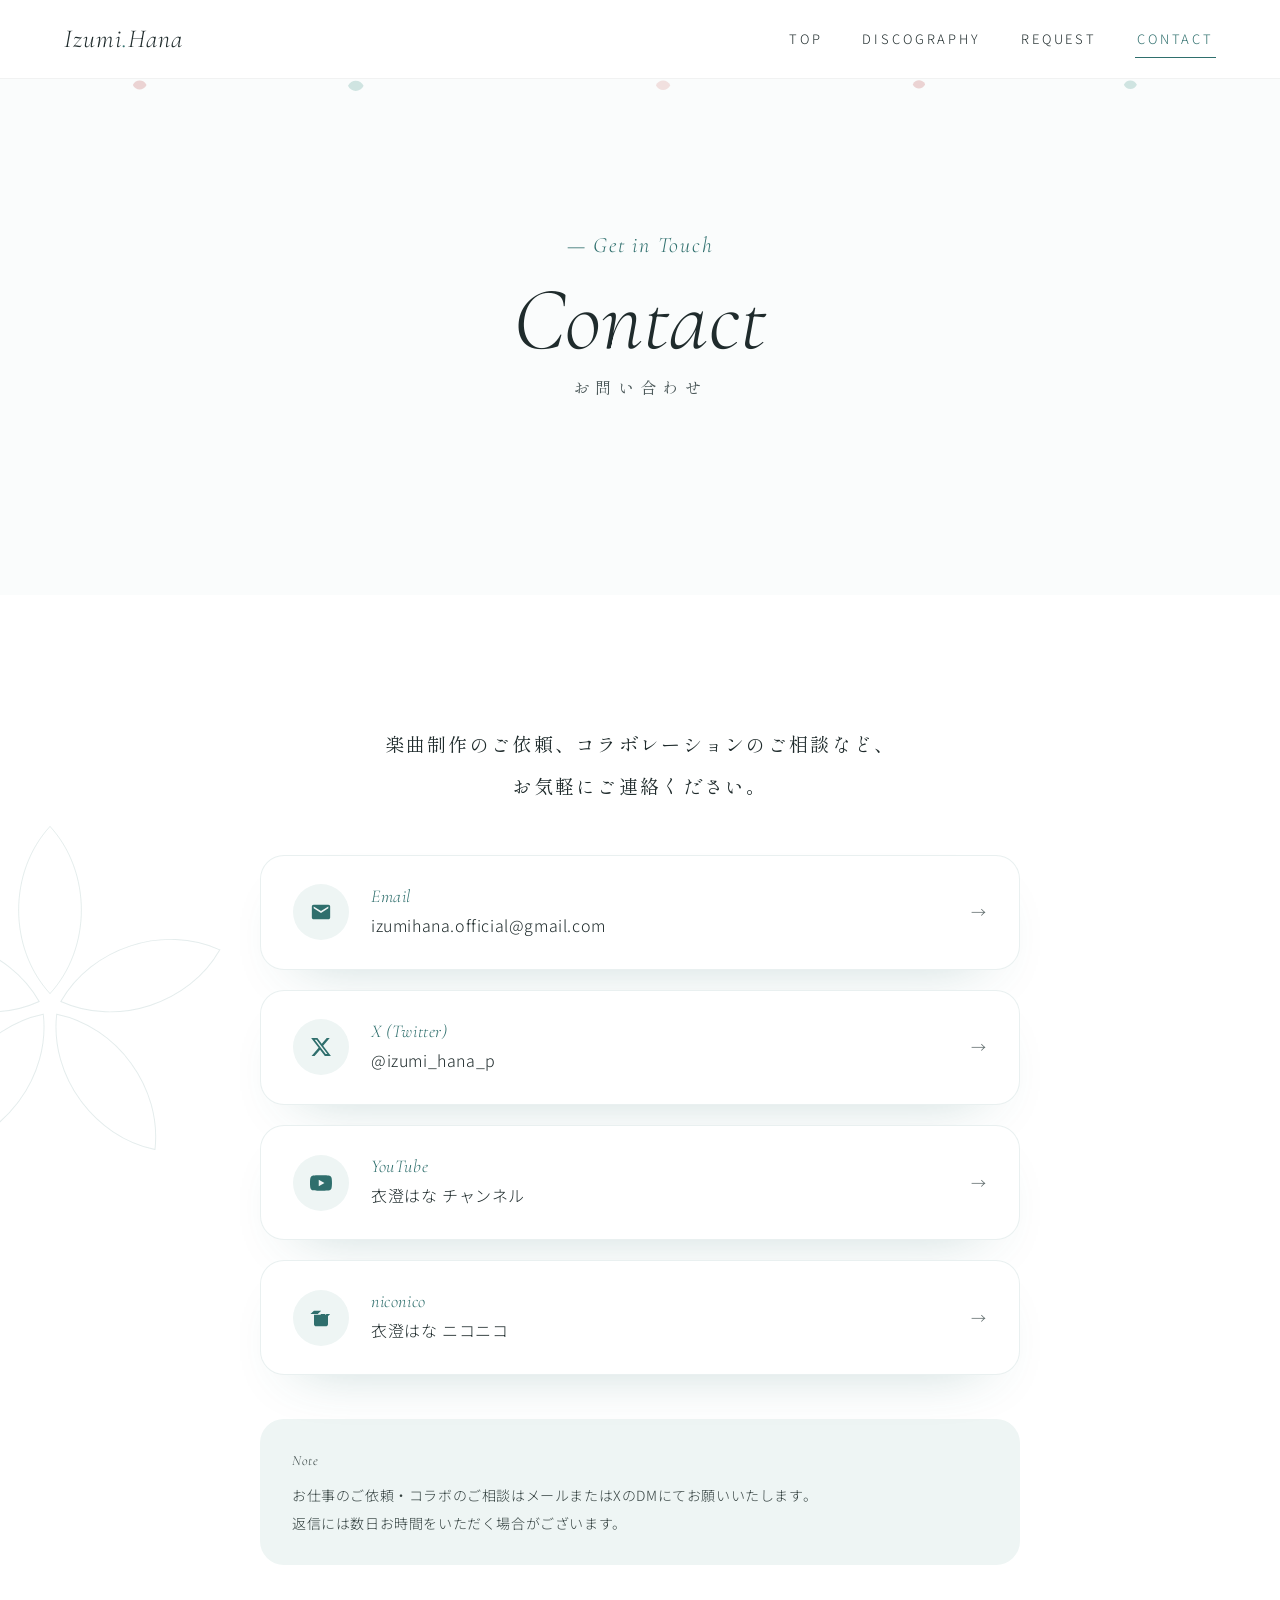
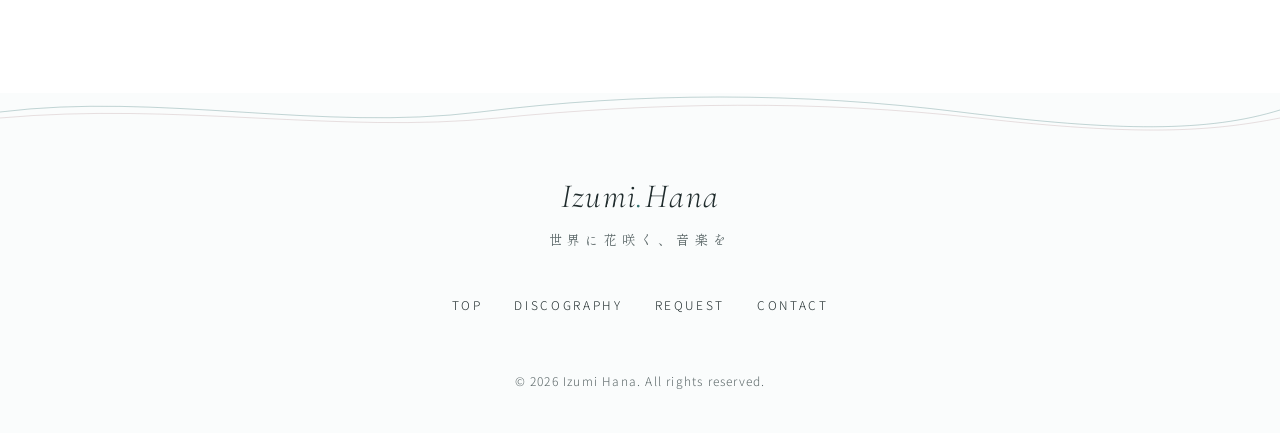
==== commit d9fe193c: "redesign" ====
--- a/contact.html
+++ b/contact.html
@@ -5,144 +5,126 @@
   <meta name="viewport" content="width=device-width, initial-scale=1.0">
   <title>Contact | 衣澄はな</title>
   <meta name="description" content="衣澄はな（いずみはな）へのお問い合わせ。楽曲制作のご依頼やコラボレーションのご相談はこちらから。">
+  <script>document.documentElement.classList.add('js');</script>
+  <link rel="preconnect" href="https://fonts.googleapis.com">
+  <link rel="preconnect" href="https://fonts.gstatic.com" crossorigin>
+  <link href="https://fonts.googleapis.com/css2?family=Cormorant+Garamond:ital,wght@0,300;0,400;1,300;1,400&family=Shippori+Mincho:wght@400;500&family=Noto+Sans+JP:wght@300;400;500&display=swap" rel="stylesheet">
   <link rel="stylesheet" href="css/style.css">
 </head>
 <body>
-  <div class="ambient-glow"></div>
 
   <!-- ===== Header ===== -->
-  <header class="header scrolled">
+  <header class="header">
     <div class="container">
       <a href="index.html" class="logo">Izumi<span>.</span>Hana</a>
-      <nav>
+      <nav aria-label="メイン">
         <ul class="nav-list">
-          <li><a href="index.html">Top</a></li>
-          <li><a href="discography.html">Discography</a></li>
-          <li><a href="contact.html" class="active">Contact</a></li>
+          <li><a href="index.html" class="navlink">Top</a></li>
+          <li><a href="discography.html" class="navlink">Discography</a></li>
+          <li><a href="request.html" class="navlink">Request</a></li>
+          <li><a href="contact.html" class="navlink active" aria-current="page">Contact</a></li>
         </ul>
       </nav>
-      <button class="menu-toggle" aria-label="メニューを開く">
-        <span></span>
-        <span></span>
-        <span></span>
+      <button class="menu-toggle" aria-label="メニューを開く" aria-expanded="false">
+        <span></span><span></span><span></span>
       </button>
     </div>
   </header>
 
-  <!-- ===== Page Header ===== -->
-  <section class="page-header">
-    <div class="container">
-      <p class="section-title">Get in Touch</p>
-      <h1>Contact</h1>
-      <p>お問い合わせ</p>
-    </div>
-  </section>
+  <main>
+    <!-- ===== Page Header ===== -->
+    <section class="page-hero">
+      <div class="petals" data-count="5" aria-hidden="true"></div>
+      <div class="page-hero-inner">
+        <p class="section-label rise" style="animation-delay:.1s">— Get in Touch</p>
+        <h1 class="rise" style="animation-delay:.3s">Contact</h1>
+        <p class="page-hero-sub rise" style="animation-delay:.5s">お問い合わせ</p>
+      </div>
+      <div class="pond pond--sm" aria-hidden="true">
+        <span class="drop"></span>
+        <span class="pring"></span>
+        <span class="pring d3"></span>
+      </div>
+    </section>
 
-  <!-- ===== Contact ===== -->
-  <section class="section">
-    <div class="container">
-      <div class="contact-wrapper">
+    <!-- ===== Contact ===== -->
+    <section class="section">
+      <svg class="side-flower spin hide-sm" viewBox="-100 -100 200 200" aria-hidden="true">
+        <g fill="none" stroke="rgba(47,111,109,.22)" stroke-width=".5">
+          <path d="M0 -6C22 -30 22 -70 0 -94C-22 -70 -22 -30 0 -6Z"/>
+          <path d="M0 -6C22 -30 22 -70 0 -94C-22 -70 -22 -30 0 -6Z" transform="rotate(72)"/>
+          <path d="M0 -6C22 -30 22 -70 0 -94C-22 -70 -22 -30 0 -6Z" transform="rotate(144)"/>
+          <path d="M0 -6C22 -30 22 -70 0 -94C-22 -70 -22 -30 0 -6Z" transform="rotate(216)"/>
+          <path d="M0 -6C22 -30 22 -70 0 -94C-22 -70 -22 -30 0 -6Z" transform="rotate(288)"/>
+        </g>
+      </svg>
 
-        <p class="contact-intro fade-in">
-          楽曲制作のご依頼、コラボレーションのご相談など、<br>
-          お気軽にご連絡ください。
-        </p>
+      <div class="contact-wrap">
+        <p class="contact-intro reveal">楽曲制作のご依頼、コラボレーションのご相談など、<br>お気軽にご連絡ください。</p>
 
-        <div class="contact-methods">
+        <a href="mailto:izumihana.official@gmail.com" class="method reveal">
+          <span class="wave" aria-hidden="true"></span>
+          <span class="ic"><svg viewBox="0 0 24 24" aria-hidden="true"><path d="M20 4H4c-1.1 0-1.99.9-1.99 2L2 18c0 1.1.9 2 2 2h16c1.1 0 2-.9 2-2V6c0-1.1-.9-2-2-2zm0 4l-8 5-8-5V6l8 5 8-5v2z"/></svg></span>
+          <span class="method-info">
+            <span class="method-label">Email</span>
+            <span class="method-value">izumihana.official@gmail.com</span>
+          </span>
+          <span class="arrow" aria-hidden="true">→</span>
+        </a>
 
-          <!-- Email -->
-          <div class="contact-item fade-in fade-in-delay-1">
-            <div class="icon">
-              <svg viewBox="0 0 24 24" xmlns="http://www.w3.org/2000/svg">
-                <path d="M20 4H4c-1.1 0-1.99.9-1.99 2L2 18c0 1.1.9 2 2 2h16c1.1 0 2-.9 2-2V6c0-1.1-.9-2-2-2zm0 4l-8 5-8-5V6l8 5 8-5v2z"/>
-              </svg>
-            </div>
-            <div class="info">
-              <div class="method-label">Email</div>
-              <div class="method-value">
-                <a href="mailto:izumihana.official@gmail.com">izumihana.official@gmail.com</a>
-              </div>
-            </div>
-          </div>
+        <a href="https://x.com/izumi_hana_p" target="_blank" rel="noopener" class="method reveal">
+          <span class="wave" aria-hidden="true"></span>
+          <span class="ic"><svg viewBox="0 0 24 24" aria-hidden="true"><path d="M18.244 2.25h3.308l-7.227 8.26 8.502 11.24H16.17l-5.214-6.817L4.99 21.75H1.68l7.73-8.835L1.254 2.25H8.08l4.713 6.231zm-1.161 17.52h1.833L7.084 4.126H5.117z"/></svg></span>
+          <span class="method-info">
+            <span class="method-label">X (Twitter)</span>
+            <span class="method-value">@izumi_hana_p</span>
+          </span>
+          <span class="arrow" aria-hidden="true">→</span>
+        </a>
 
-          <!-- X (Twitter) -->
-          <a href="https://x.com/izumi_hana_p" target="_blank" rel="noopener" style="text-decoration:none;">
-            <div class="contact-item fade-in fade-in-delay-2">
-              <div class="icon">
-                <svg viewBox="0 0 24 24" xmlns="http://www.w3.org/2000/svg">
-                  <path d="M18.244 2.25h3.308l-7.227 8.26 8.502 11.24H16.17l-5.214-6.817L4.99 21.75H1.68l7.73-8.835L1.254 2.25H8.08l4.713 6.231zm-1.161 17.52h1.833L7.084 4.126H5.117z"/>
-                </svg>
-              </div>
-              <div class="info">
-                <div class="method-label">X (Twitter)</div>
-                <div class="method-value">@izumi_hana_p</div>
-              </div>
-            </div>
-          </a>
+        <a href="https://www.youtube.com/channel/UCELzzvRnGaEkKQrtYte62rw" target="_blank" rel="noopener" class="method reveal">
+          <span class="wave" aria-hidden="true"></span>
+          <span class="ic"><svg viewBox="0 0 24 24" aria-hidden="true"><path d="M23.498 6.186a3.016 3.016 0 0 0-2.122-2.136C19.505 3.545 12 3.545 12 3.545s-7.505 0-9.377.505A3.017 3.017 0 0 0 .502 6.186C0 8.07 0 12 0 12s0 3.93.502 5.814a3.016 3.016 0 0 0 2.122 2.136c1.871.505 9.376.505 9.376.505s7.505 0 9.377-.505a3.015 3.015 0 0 0 2.122-2.136C24 15.93 24 12 24 12s0-3.93-.502-5.814zM9.545 15.568V8.432L15.818 12l-6.273 3.568z"/></svg></span>
+          <span class="method-info">
+            <span class="method-label">YouTube</span>
+            <span class="method-value">衣澄はな チャンネル</span>
+          </span>
+          <span class="arrow" aria-hidden="true">→</span>
+        </a>
 
-          <!-- YouTube -->
-          <a href="https://www.youtube.com/channel/UCELzzvRnGaEkKQrtYte62rw" target="_blank" rel="noopener" style="text-decoration:none;">
-            <div class="contact-item fade-in fade-in-delay-3">
-              <div class="icon">
-                <svg viewBox="0 0 24 24" xmlns="http://www.w3.org/2000/svg">
-                  <path d="M23.498 6.186a3.016 3.016 0 0 0-2.122-2.136C19.505 3.545 12 3.545 12 3.545s-7.505 0-9.377.505A3.017 3.017 0 0 0 .502 6.186C0 8.07 0 12 0 12s0 3.93.502 5.814a3.016 3.016 0 0 0 2.122 2.136c1.871.505 9.376.505 9.376.505s7.505 0 9.377-.505a3.015 3.015 0 0 0 2.122-2.136C24 15.93 24 12 24 12s0-3.93-.502-5.814zM9.545 15.568V8.432L15.818 12l-6.273 3.568z"/>
-                </svg>
-              </div>
-              <div class="info">
-                <div class="method-label">YouTube</div>
-                <div class="method-value">衣澄はな チャンネル</div>
-              </div>
-            </div>
-          </a>
+        <a href="https://www.nicovideo.jp/user/130683542" target="_blank" rel="noopener" class="method reveal">
+          <span class="wave" aria-hidden="true"></span>
+          <span class="ic"><svg viewBox="0 0 24 24" aria-hidden="true"><path d="M.4787 7.534l3.8213-3.534h4.7574l-3.8213 3.534zm7.0213-3.534h4.7574l-3.8213 3.534h-4.7574zm12.1574 4.534v9.932c0 1.392-1.1293 2.534-2.5213 2.534h-10.2722c-1.392 0-2.5213-1.142-2.5213-2.534v-9.932zm-4.85 4.57l-3.4 1.88v-3.76zm-2.607-5.57h4.7574l-3.8213 3.534h-4.7574zm5.7574 0h4.1213l-3.8213 3.534h-4.0787z"/></svg></span>
+          <span class="method-info">
+            <span class="method-label">niconico</span>
+            <span class="method-value">衣澄はな ニコニコ</span>
+          </span>
+          <span class="arrow" aria-hidden="true">→</span>
+        </a>
 
-          <!-- niconico -->
-          <a href="https://www.nicovideo.jp/user/130683542" target="_blank" rel="noopener" style="text-decoration:none;">
-            <div class="contact-item fade-in fade-in-delay-4">
-              <div class="icon">
-                <svg viewBox="0 0 24 24" xmlns="http://www.w3.org/2000/svg">
-                  <path d="M.4787 7.534l3.8213-3.534h4.7574l-3.8213 3.534zm7.0213-3.534h4.7574l-3.8213 3.534h-4.7574zm12.1574 4.534v9.932c0 1.392-1.1293 2.534-2.5213 2.534h-10.2722c-1.392 0-2.5213-1.142-2.5213-2.534v-9.932zm-4.85 4.57l-3.4 1.88v-3.76zm-2.607-5.57h4.7574l-3.8213 3.534h-4.7574zm5.7574 0h4.1213l-3.8213 3.534h-4.0787z"/>
-                </svg>
-              </div>
-              <div class="info">
-                <div class="method-label">niconico</div>
-                <div class="method-value">衣澄はな ニコニコ</div>
-              </div>
-            </div>
-          </a>
-
+        <div class="note reveal">
+          <p class="note-label">Note</p>
+          <p>お仕事のご依頼・コラボのご相談はメールまたはXのDMにてお願いいたします。<br>返信には数日お時間をいただく場合がございます。</p>
         </div>
-
-        <div class="fade-in fade-in-delay-5" style="padding:1.5rem 2rem; background:var(--bg-glass); border:1px solid var(--border); border-radius:12px; text-align:left;">
-          <p style="font-size:0.8rem; color:var(--accent); font-family:var(--font-en); font-weight:600; letter-spacing:0.1em; text-transform:uppercase; margin-bottom:0.5rem;">Note</p>
-          <p style="font-size:0.85rem; color:var(--text-secondary); line-height:1.8;">
-            お仕事のご依頼・コラボのご相談はメールまたはXのDMにてお願いいたします。<br>
-            返信には数日お時間をいただく場合がございます。
-          </p>
-        </div>
-
       </div>
-    </div>
-  </section>
+    </section>
+  </main>
 
   <!-- ===== Footer ===== -->
   <footer class="footer">
-    <div class="container">
-      <div class="footer-content">
-        <div class="footer-logo">Izumi Hana</div>
-        <div class="footer-sns">
-          <a href="https://www.youtube.com/channel/UCELzzvRnGaEkKQrtYte62rw" target="_blank" rel="noopener" aria-label="YouTube">
-            <svg viewBox="0 0 24 24"><path d="M23.498 6.186a3.016 3.016 0 0 0-2.122-2.136C19.505 3.545 12 3.545 12 3.545s-7.505 0-9.377.505A3.017 3.017 0 0 0 .502 6.186C0 8.07 0 12 0 12s0 3.93.502 5.814a3.016 3.016 0 0 0 2.122 2.136c1.871.505 9.376.505 9.376.505s7.505 0 9.377-.505a3.015 3.015 0 0 0 2.122-2.136C24 15.93 24 12 24 12s0-3.93-.502-5.814zM9.545 15.568V8.432L15.818 12l-6.273 3.568z"/></svg>
-          </a>
-          <a href="https://www.nicovideo.jp/user/130683542" target="_blank" rel="noopener" aria-label="niconico">
-            <svg viewBox="0 0 24 24"><path d="M.4787 7.534l3.8213-3.534h4.7574l-3.8213 3.534zm7.0213-3.534h4.7574l-3.8213 3.534h-4.7574zm12.1574 4.534v9.932c0 1.392-1.1293 2.534-2.5213 2.534h-10.2722c-1.392 0-2.5213-1.142-2.5213-2.534v-9.932zm-4.85 4.57l-3.4 1.88v-3.76zm-2.607-5.57h4.7574l-3.8213 3.534h-4.7574zm5.7574 0h4.1213l-3.8213 3.534h-4.0787z"/></svg>
-          </a>
-          <a href="https://x.com/izumi_hana_p" target="_blank" rel="noopener" aria-label="X">
-            <svg viewBox="0 0 24 24"><path d="M18.244 2.25h3.308l-7.227 8.26 8.502 11.24H16.17l-5.214-6.817L4.99 21.75H1.68l7.73-8.835L1.254 2.25H8.08l4.713 6.231zm-1.161 17.52h1.833L7.084 4.126H5.117z"/></svg>
-          </a>
-        </div>
-        <p class="footer-copy">&copy; 2026 Izumi Hana. All rights reserved.</p>
-      </div>
-    </div>
+    <svg class="footer-wave" viewBox="0 0 1440 40" preserveAspectRatio="none" aria-hidden="true">
+      <path class="shimmer" d="M0 20 C 180 0, 360 40, 540 20 S 900 0, 1080 20 S 1360 40, 1440 18" fill="none" stroke="rgba(47,111,109,.3)" stroke-width="1"/>
+      <path d="M0 26 C 200 10, 380 42, 560 26 S 920 8, 1100 26 S 1360 40, 1440 26" fill="none" stroke="rgba(138,80,82,.18)" stroke-width="1"/>
+    </svg>
+    <p class="footer-logo">Izumi<span>.</span>Hana</p>
+    <p class="footer-tag">世界に花咲く、音楽を</p>
+    <nav class="footer-nav" aria-label="フッター">
+      <a href="index.html" class="navlink">Top</a>
+      <a href="discography.html" class="navlink">Discography</a>
+      <a href="request.html" class="navlink">Request</a>
+      <a href="contact.html" class="navlink">Contact</a>
+    </nav>
+    <p class="footer-copy">&copy; 2026 Izumi Hana. All rights reserved.</p>
   </footer>
 
   <script src="js/main.js"></script>
--- a/css/style.css
+++ b/css/style.css
@@ -1,952 +1,755 @@
 /* ============================================
-   衣澄はな - HP / Portfolio
-   Cyber Modern Theme
+   衣澄はな - HP
+   White / Flower / Water
    ============================================ */
 
-@import url('https://fonts.googleapis.com/css2?family=Inter:wght@300;400;500;600;700;800&family=Noto+Sans+JP:wght@300;400;500;700&family=Zen+Kaku+Gothic+New:wght@300;400;500;700&display=swap');
-
-/* --- CSS Variables --- */
 :root {
-  --bg-primary: #050505;
-  --bg-secondary: #0a0a0a;
-  --bg-glass: rgba(255, 255, 255, 0.03);
-  --bg-glass-hover: rgba(255, 255, 255, 0.08);
-  --bg-glass-strong: rgba(10, 10, 10, 0.7);
-  
-  --accent: #00ffd5;
-  --accent-dim: #008f8f;
-  --accent-glow: rgba(0, 255, 213, 0.15);
-  --accent-gradient: linear-gradient(135deg, #00ffd5 0%, #008f8f 100%);
-  
-  --text-primary: #ffffff;
-  --text-secondary: #a0a0a0;
-  --text-muted: #666666;
-  
-  --border: rgba(255, 255, 255, 0.1);
-  --border-hover: rgba(255, 255, 255, 0.2);
-  
-  --font-en: 'Inter', sans-serif;
-  --font-jp: 'Zen Kaku Gothic New', 'Noto Sans JP', sans-serif;
-  
-  --transition: 0.4s cubic-bezier(0.2, 0.8, 0.2, 1);
-  --max-width: 1200px;
-  --radius-sm: 8px;
-  --radius-md: 16px;
-  --radius-lg: 24px;
-}
-
-/* --- Reset & Base --- */
-*, *::before, *::after {
+  --bg: #ffffff;
+  --bg-soft: #fafcfc;
+  --mist: #eef5f4;
+  --blush: #f7eeee;
+  --ink: #1f2b2c;
+  --ink-2: #33403f;
+  --sub: #5b6768;
+  --accent: #2f6f6d;
+  --accent-dark: #1f4f4d;
+  --rose: #8a5052;
+  --rose-dark: #6e3c3e;
+  --water: #8fc0bc;
+  --line: rgba(31, 43, 44, 0.08);
+  --line-accent: rgba(47, 111, 109, 0.12);
+  --shadow: 0 30px 80px -44px rgba(47, 111, 109, 0.55);
+  --ease: cubic-bezier(0.2, 0.7, 0.2, 1);
+  --font-en: 'Cormorant Garamond', serif;
+  --font-mincho: 'Shippori Mincho', serif;
+  --font-sans: 'Noto Sans JP', sans-serif;
+}
+
+*,
+*::before,
+*::after { box-sizing: border-box; }
+
+html { scroll-behavior: smooth; }
+
+body {
+  margin: 0;
+  background: var(--bg);
+  color: var(--ink);
+  font-family: var(--font-sans);
+  font-weight: 300;
+  font-size: 15px;
+  line-height: 2;
+  letter-spacing: 0.04em;
+  overflow-x: hidden;
+  -webkit-font-smoothing: antialiased;
+}
+
+img { max-width: 100%; display: block; }
+a { color: var(--accent); }
+a:hover { color: var(--accent-dark); }
+h1, h2, h3, p { margin: 0; }
+
+.en { font-family: var(--font-en); }
+.mincho { font-family: var(--font-mincho); }
+.container { max-width: 1200px; margin: 0 auto; padding: 0 1.5rem; }
+.section { position: relative; padding: 8rem 1.5rem; overflow: hidden; }
+.section--soft { background: var(--bg-soft); }
+.center { text-align: center; }
+
+/* ---------- Section titles ---------- */
+.section-label {
+  font-family: var(--font-en);
+  font-size: 22px;
+  font-style: italic;
+  color: var(--accent);
+  letter-spacing: 0.08em;
+}
+.section-heading {
+  font-family: var(--font-mincho);
+  font-weight: 500;
+  font-size: 38px;
+  letter-spacing: 0.2em;
+  line-height: 1.5;
+  margin-top: 8px;
+}
+.section-head { text-align: center; margin-bottom: 56px; }
+
+/* ---------- Header ---------- */
+.header {
+  position: sticky;
+  top: 0;
+  z-index: 100;
+  background: rgba(255, 255, 255, 0.72);
+  backdrop-filter: blur(18px);
+  -webkit-backdrop-filter: blur(18px);
+  border-bottom: 1px solid rgba(31, 43, 44, 0.06);
+  transition: box-shadow 0.5s var(--ease);
+}
+.header.scrolled { box-shadow: 0 10px 40px -30px rgba(47, 111, 109, 0.5); }
+.header .container {
+  display: flex;
+  align-items: center;
+  justify-content: space-between;
+  gap: 24px;
+  padding-top: 14px;
+  padding-bottom: 14px;
+}
+.logo {
+  font-family: var(--font-en);
+  font-size: 26px;
+  font-style: italic;
+  letter-spacing: 0.04em;
+  line-height: 1.2;
+  color: var(--ink);
+  text-decoration: none;
+}
+.logo span { color: var(--accent); }
+.logo:hover { color: var(--ink); }
+
+.nav-list {
+  display: flex;
+  gap: 36px;
   margin: 0;
   padding: 0;
-  box-sizing: border-box;
-}
-
-html {
-  scroll-behavior: smooth;
-  font-size: 16px;
-}
-
-body {
-  font-family: var(--font-jp);
-  background-color: var(--bg-primary);
-  color: var(--text-primary);
-  line-height: 1.8;
-  -webkit-font-smoothing: antialiased;
-  -moz-osx-font-smoothing: grayscale;
-  overflow-x: hidden;
-  position: relative;
-}
-
-/* Background Noise Texture */
-body::before {
-  content: "";
-  position: fixed;
-  top: 0;
+  list-style: none;
+  font-size: 13px;
+  letter-spacing: 0.22em;
+  text-transform: uppercase;
+}
+.navlink {
+  position: relative;
+  display: inline-block;
+  padding: 12px 2px;
+  color: var(--ink);
+  text-decoration: none;
+}
+.navlink::after {
+  content: '';
+  position: absolute;
   left: 0;
-  width: 100%;
-  height: 100%;
-  background: url("data:image/svg+xml,%3Csvg viewBox='0 0 200 200' xmlns='http://www.w3.org/2000/svg'%3E%3Cfilter id='noiseFilter'%3E%3CfeTurbulence type='fractalNoise' baseFrequency='0.65' numOctaves='3' stitchTiles='stitch'/%3E%3C/filter%3E%3Crect width='100%25' height='100%25' filter='url(%23noiseFilter)' opacity='0.03'/%3E%3C/svg%3E");
-  pointer-events: none;
-  z-index: 9999;
-}
-
-/* Ambient Glow Background */
-.ambient-glow {
-  position: fixed;
-  top: 0;
-  left: 0;
-  width: 100vw;
-  height: 100vh;
-  z-index: -1;
-  overflow: hidden;
-  pointer-events: none;
-}
-
-.ambient-glow::after {
-  content: '';
-  position: absolute;
-  top: -20%;
-  right: -10%;
-  width: 60vw;
-  height: 60vw;
-  background: radial-gradient(circle, rgba(0, 255, 213, 0.03) 0%, transparent 70%);
-  filter: blur(80px);
-  animation: float 20s infinite alternate;
-}
-
-@keyframes float {
-  0% { transform: translate(0, 0); }
-  100% { transform: translate(-20px, 40px); }
-}
-
-a {
-  color: inherit;
-  text-decoration: none;
-  transition: color var(--transition);
-}
-
-img {
-  max-width: 100%;
-  height: auto;
-  display: block;
-}
-
-ul { list-style: none; }
-
-/* --- Utility --- */
-.container {
-  width: 100%;
-  max-width: var(--max-width);
-  margin: 0 auto;
-  padding: 0 2rem;
-}
-
-.section-title {
-  font-family: var(--font-en);
-  font-size: 0.875rem;
-  font-weight: 600;
-  letter-spacing: 0.25em;
-  text-transform: uppercase;
-  color: var(--accent);
-  margin-bottom: 1rem;
-  display: flex;
-  align-items: center;
-  gap: 1rem;
-}
-
-.section-title::after {
-  content: '';
+  right: 0;
+  bottom: 6px;
   height: 1px;
-  width: 60px;
-  background: var(--accent);
-  opacity: 0.5;
-}
-
-.section-heading {
-  font-family: var(--font-jp);
-  font-size: 3rem;
-  font-weight: 700;
-  letter-spacing: -0.02em;
-  line-height: 1.2;
-  margin-bottom: 3rem;
-  background: linear-gradient(to right, #fff, #aaa);
-  -webkit-background-clip: text;
-  -webkit-text-fill-color: transparent;
-}
-
-/* --- Header / Navigation --- */
-.header {
-  position: fixed;
-  top: 0;
-  left: 0;
-  width: 100%;
-  z-index: 1000;
-  padding: 1.5rem 0;
-  transition: all var(--transition);
-}
-
-.header.scrolled {
-  padding: 1rem 0;
-  background: var(--bg-glass-strong);
-  backdrop-filter: blur(20px);
-  -webkit-backdrop-filter: blur(20px);
-  border-bottom: 1px solid var(--border);
-}
-
-.header .container {
-  display: flex;
-  justify-content: space-between;
-  align-items: center;
-}
-
-.logo {
-  font-family: var(--font-en);
-  font-size: 1.5rem;
-  font-weight: 800;
-  letter-spacing: -0.02em;
-  color: var(--text-primary);
-  position: relative;
-  z-index: 1002;
-}
-
-.logo span { color: var(--accent); }
-
-.nav-list {
-  display: flex;
-  gap: 3rem;
-  align-items: center;
-}
-
-.nav-list a {
-  font-family: var(--font-en);
-  font-size: 0.9rem;
-  font-weight: 500;
-  letter-spacing: 0.05em;
-  color: var(--text-secondary);
-  position: relative;
-  padding: 0.5rem 0;
-}
-
-.nav-list a::before {
-  content: '';
-  position: absolute;
-  top: 100%;
-  left: 50%;
-  transform: translateX(-50%);
-  width: 0;
-  height: 2px;
-  background: var(--accent);
-  transition: width var(--transition);
-}
-
-.nav-list a:hover,
-.nav-list a.active {
-  color: var(--text-primary);
-}
-
-.nav-list a:hover::before,
-.nav-list a.active::before {
-  width: 100%;
-}
-
-/* Mobile menu */
+  background: currentColor;
+  transform: scaleX(0);
+  transform-origin: right;
+  transition: transform 0.5s var(--ease);
+}
+.navlink:hover,
+.navlink.active { color: var(--accent); }
+.navlink:hover::after,
+.navlink.active::after { transform: scaleX(1); transform-origin: left; }
+
 .menu-toggle {
   display: none;
-  flex-direction: column;
-  gap: 6px;
+  position: relative;
+  z-index: 120;
+  width: 44px;
+  height: 44px;
+  padding: 0;
+  border: 0;
   background: none;
-  border: none;
   cursor: pointer;
-  z-index: 1002;
-  padding: 10px;
-}
-
+}
 .menu-toggle span {
-  display: block;
-  width: 24px;
-  height: 2px;
-  background: var(--text-primary);
-  transition: var(--transition);
-}
-
-/* --- Hero / First View --- */
+  position: absolute;
+  left: 11px;
+  width: 22px;
+  height: 1px;
+  background: var(--ink);
+  transition: transform 0.4s var(--ease), opacity 0.3s;
+}
+.menu-toggle span:nth-child(1) { top: 16px; }
+.menu-toggle span:nth-child(2) { top: 22px; }
+.menu-toggle span:nth-child(3) { top: 28px; }
+.menu-toggle.active span:nth-child(1) { transform: translateY(6px) rotate(45deg); }
+.menu-toggle.active span:nth-child(2) { opacity: 0; }
+.menu-toggle.active span:nth-child(3) { transform: translateY(-6px) rotate(-45deg); }
+
+/* ---------- Buttons ---------- */
+.btn {
+  display: inline-flex;
+  align-items: center;
+  justify-content: center;
+  gap: 10px;
+  min-height: 48px;
+  padding: 0 30px;
+  border-radius: 999px;
+  font-size: 14px;
+  letter-spacing: 0.16em;
+  text-decoration: none;
+  transition: all 0.5s var(--ease);
+}
+.btn svg { fill: currentColor; }
+.btn-fill {
+  background: var(--accent);
+  color: #fff;
+  box-shadow: 0 10px 30px -10px rgba(47, 111, 109, 0.55);
+}
+.btn-fill:hover {
+  color: #fff;
+  transform: translateY(-2px);
+  box-shadow: 0 16px 40px -12px rgba(47, 111, 109, 0.6);
+}
+.btn-line { border: 1px solid rgba(31, 43, 44, 0.25); color: var(--ink); }
+.btn-line:hover { border-color: var(--accent); color: var(--accent); }
+
+/* ---------- Keyframes ---------- */
+@keyframes rise { from { opacity: 0; transform: translateY(28px); } to { opacity: 1; transform: none; } }
+@keyframes ring { 0% { transform: scale(1); opacity: 0; } 12% { opacity: 0.75; } 100% { transform: scale(1.85); opacity: 0; } }
+@keyframes ring-soft { 0% { transform: scale(0.4); opacity: 0; } 15% { opacity: 0.8; } 100% { transform: scale(1.6); opacity: 0; } }
+@keyframes breathe { 0%, 100% { transform: scale(1.04); } 50% { transform: scale(1.1); } }
+@keyframes spin { to { transform: rotate(360deg); } }
+@keyframes draw { 0% { stroke-dashoffset: 1; opacity: 0; } 10% { opacity: 1; } 60%, 100% { stroke-dashoffset: 0; opacity: 1; } }
+@keyframes bloom { 0% { transform: scale(0.2); opacity: 0; } 100% { transform: scale(1); opacity: 1; } }
+@keyframes drop { 0% { transform: translateY(0) scaleY(1.2); opacity: 0; } 8% { opacity: 0.95; } 30% { transform: translateY(var(--fall, 240px)) scaleY(1.3); opacity: 0.95; } 31%, 100% { transform: translateY(var(--fall, 240px)); opacity: 0; } }
+@keyframes pring { 0%, 30% { transform: scale(0.02); opacity: 0; } 31% { opacity: 0.9; } 100% { transform: scale(1); opacity: 0; } }
+@keyframes splash { 0%, 30% { transform: translateY(0) scale(0); opacity: 0; } 32% { opacity: 1; transform: translateY(0) scale(1); } 45% { transform: translateY(-26px) scale(0.8); opacity: 0.8; } 58%, 100% { transform: translateY(0) scale(0.3); opacity: 0; } }
+@keyframes fall { from { transform: translateY(-60px); } to { transform: translateY(var(--fall-to, 1000px)); } }
+@keyframes sway { 0%, 100% { transform: translateX(-30px) rotate(-30deg) rotateY(0); } 50% { transform: translateX(40px) rotate(40deg) rotateY(160deg); } }
+@keyframes shimmer { 0%, 100% { opacity: 0.35; } 50% { opacity: 0.8; } }
+@keyframes flow { 0% { top: 0; opacity: 0; } 6% { opacity: 1; } 94% { opacity: 1; } 100% { top: 100%; opacity: 0; } }
+@keyframes pulse { 0% { transform: scale(1); opacity: 0.6; } 100% { transform: scale(2.4); opacity: 0; } }
+@keyframes hring { 0% { opacity: 0; transform: scale(0.3); } 20% { opacity: 1; } 100% { opacity: 0; transform: scale(1.4); } }
+@keyframes skeleton { 0% { background-position: 200% 0; } 100% { background-position: -200% 0; } }
+
+.rise { animation: rise 1.4s var(--ease) both; }
+.spin { animation: spin 80s linear infinite; }
+.spin-r { animation: spin 120s linear infinite reverse; }
+
+/* scroll reveal (JS adds .visible) */
+.js .reveal { opacity: 0; transform: translateY(28px); transition: opacity 1.2s var(--ease), transform 1.2s var(--ease); }
+.js .reveal.visible { opacity: 1; transform: none; }
+
+/* ---------- Petals ---------- */
+.petals { position: absolute; inset: 0; overflow: hidden; pointer-events: none; }
+.petal { position: absolute; top: 0; animation: fall linear infinite; }
+.petal > span { display: block; animation: sway ease-in-out infinite; }
+.petal svg { display: block; }
+
+/* ---------- Hero ---------- */
 .hero {
   position: relative;
+  min-height: 880px;
+  padding: 6rem 1.5rem 11rem;
+  display: flex;
+  align-items: center;
+  overflow: hidden;
+}
+.hero-inner {
+  position: relative;
   width: 100%;
-  height: 100vh;
-  min-height: 700px;
-  display: flex;
-  align-items: center;
-  justify-content: center;
-  overflow: hidden;
-}
-
-.hero-bg {
-  position: absolute;
-  inset: 0;
-  background-size: cover;
-  background-position: center;
-  background-repeat: no-repeat;
-  filter: saturate(1.1) brightness(0.8);
-  transform: scale(1.05);
-  transition: transform 10s ease;
-}
-
-.hero:hover .hero-bg {
-  transform: scale(1.0);
-}
-
-.hero-overlay {
-  position: absolute;
-  inset: 0;
-  background: radial-gradient(circle at center, transparent 0%, var(--bg-primary) 100%);
-  opacity: 0.8;
-}
-
-.hero-overlay::after {
-  content: '';
-  position: absolute;
-  inset: 0;
-  background: linear-gradient(to bottom, transparent 50%, var(--bg-primary) 100%);
-}
-
-.hero-content {
-  position: relative;
-  z-index: 2;
-  text-align: center;
-  padding: 0 2rem;
-  max-width: 900px;
-}
-
-.hero-content h1 {
-  font-family: var(--font-en);
-  font-size: 5rem; /* 大きく */
-  font-weight: 800;
-  letter-spacing: -0.03em;
-  margin-bottom: 1rem;
-  line-height: 1;
-  background: linear-gradient(180deg, #fff 0%, #ccc 100%);
-  -webkit-background-clip: text;
-  -webkit-text-fill-color: transparent;
-  filter: drop-shadow(0 0 30px rgba(255, 255, 255, 0.1));
-}
-
-.hero-content .subtitle {
-  font-family: var(--font-en);
-  font-size: 1rem;
-  font-weight: 500;
+  max-width: 1200px;
+  margin: 0 auto;
+  display: flex;
+  flex-wrap: wrap;
+  align-items: center;
+  justify-content: space-between;
+  gap: 3rem 2rem;
+}
+.hero-copy { flex: 1 1 420px; min-width: 0; display: flex; flex-direction: column; gap: 22px; }
+.hero-eyebrow {
+  display: flex;
+  align-items: center;
+  gap: 16px;
+  color: var(--accent);
+  font-size: 12px;
+  font-weight: 400;
   letter-spacing: 0.4em;
   text-transform: uppercase;
+}
+.hero-eyebrow::before { content: ''; width: 48px; height: 1px; background: currentColor; }
+.hero-title {
+  font-family: var(--font-en);
+  font-weight: 300;
+  font-style: italic;
+  font-size: clamp(4rem, 8.4vw, 8.25rem);
+  line-height: 0.95;
+  letter-spacing: -0.01em;
+}
+.hero-name { margin-top: 6px; font-family: var(--font-mincho); font-size: 20px; letter-spacing: 0.5em; color: #4a5758; }
+.hero-tagline { font-family: var(--font-mincho); font-size: clamp(1.25rem, 2vw, 1.6rem); letter-spacing: 0.2em; line-height: 1.8; }
+.hero-actions { display: flex; flex-wrap: wrap; gap: 14px; margin-top: 18px; }
+
+.hero-visual {
+  flex: 1 1 480px;
+  min-width: 0;
+  position: relative;
+  height: 640px;
+  display: flex;
+  align-items: center;
+  justify-content: center;
+}
+.ring {
+  position: absolute;
+  left: 50%;
+  top: 50%;
+  width: 460px;
+  height: 460px;
+  margin: -230px 0 0 -230px;
+  border-radius: 50%;
+  border: 1px solid rgba(47, 111, 109, 0.35);
+  opacity: 0;
+  animation: ring 7.5s cubic-bezier(0.2, 0.6, 0.3, 1) infinite;
+}
+.ring:nth-child(2) { animation-delay: 2.5s; border-color: rgba(47, 111, 109, 0.3); }
+.ring:nth-child(3) { animation-delay: 5s; border-color: rgba(138, 80, 82, 0.25); }
+.orbit { position: absolute; left: 50%; top: 50%; width: 560px; height: 560px; margin: -280px 0 0 -280px; }
+.orb {
+  position: relative;
+  width: 440px;
+  height: 440px;
+  border-radius: 50%;
+  overflow: hidden;
+  border: 10px solid #fff;
+  box-shadow: 0 40px 90px -30px rgba(47, 111, 109, 0.45), 0 0 0 1px rgba(47, 111, 109, 0.12);
+  animation: bloom 2.4s var(--ease) 0.5s both;
+}
+.orb img { width: 100%; height: 100%; object-fit: cover; object-position: 70% 40%; animation: breathe 14s ease-in-out infinite; }
+.flower-hero { position: absolute; left: 0; bottom: 40px; width: 230px; height: 230px; }
+.flower-hero .draw { stroke-dasharray: 1; stroke-dashoffset: 1; animation: draw 6s cubic-bezier(0.4, 0, 0.2, 1) both; }
+.flower-small { position: absolute; right: 30px; top: 40px; width: 90px; height: 90px; }
+
+/* pond + drop */
+.pond { position: absolute; left: 50%; bottom: 36px; width: 360px; height: 150px; margin-left: -180px; pointer-events: none; }
+.drop {
+  position: absolute;
+  left: 50%;
+  top: -170px;
+  width: 9px;
+  height: 13px;
+  margin-left: -4.5px;
+  background: var(--water);
+  border-radius: 50% 50% 50% 50% / 62% 62% 38% 38%;
+  opacity: 0;
+  animation: drop 4.2s cubic-bezier(0.55, 0, 1, 0.45) infinite;
+}
+.splash { position: absolute; top: 66px; border-radius: 50%; background: var(--water); opacity: 0; animation: splash 4.2s ease-out infinite; }
+.pring {
+  position: absolute;
+  left: 50%;
+  top: 70px;
+  width: 340px;
+  height: 70px;
+  margin: -35px 0 0 -170px;
+  border-radius: 50%;
+  border: 1px solid rgba(47, 111, 109, 0.55);
+  opacity: 0;
+  animation: pring 4.2s cubic-bezier(0.1, 0.6, 0.3, 1) infinite;
+}
+.pring.d2 { animation-delay: 0.35s; border-color: rgba(47, 111, 109, 0.4); }
+.pring.d3 { animation-delay: 0.7s; border-color: rgba(138, 80, 82, 0.3); }
+.scroll-label { position: absolute; left: 0; right: 0; bottom: 0; text-align: center; font-size: 11px; letter-spacing: 0.45em; text-transform: uppercase; color: var(--sub); }
+
+/* small pond used in page headers */
+.pond--sm { position: relative; left: auto; bottom: auto; width: 260px; height: 90px; margin: 30px auto -40px; }
+.pond--sm .drop { top: -110px; width: 8px; height: 12px; margin-left: -4px; --fall: 150px; }
+.pond--sm .pring { top: 40px; width: 240px; height: 50px; margin: -25px 0 0 -120px; }
+
+/* ---------- Page header ---------- */
+.page-hero { position: relative; padding: 9rem 1.5rem 7rem; text-align: center; background: var(--bg-soft); overflow: hidden; }
+.page-hero .petal { --fall-to: 700px; }
+.page-hero-inner { position: relative; }
+.page-hero h1 {
+  margin: 6px 0 4px;
+  font-family: var(--font-en);
+  font-size: clamp(3.5rem, 7vw, 6.5rem);
+  font-weight: 300;
+  font-style: italic;
+  line-height: 1.05;
+}
+.page-hero-sub { font-family: var(--font-mincho); font-size: 16px; letter-spacing: 0.4em; color: #4a5758; }
+.page-flower { position: absolute; left: 50%; top: 50%; width: 520px; height: 520px; margin: -260px 0 0 -260px; opacity: 0.55; }
+
+/* ---------- About ---------- */
+.about-flower { position: absolute; right: -120px; top: -60px; width: 420px; height: 420px; opacity: 0.5; }
+.about-grid { position: relative; max-width: 1120px; margin: 0 auto; display: flex; flex-wrap: wrap; gap: 4rem; align-items: flex-start; }
+.about-text { flex: 1 1 380px; min-width: 0; display: flex; flex-direction: column; gap: 20px; }
+.about-name { font-family: var(--font-mincho); font-size: 48px; font-weight: 500; letter-spacing: 0.14em; line-height: 1.4; }
+.about-kana { margin-top: -10px; font-size: 13px; letter-spacing: 0.4em; color: var(--sub); }
+.about-desc { margin-top: 18px; font-size: 16px; line-height: 2.3; color: var(--ink-2); }
+.about-card {
+  flex: 1 1 440px;
+  min-width: 0;
+  padding: 12px 36px;
+  border-radius: 28px;
+  background: #fff;
+  border: 1px solid rgba(47, 111, 109, 0.08);
+  box-shadow: 0 30px 80px -40px rgba(47, 111, 109, 0.35);
+}
+.about-card dl { margin: 0; }
+.detail-row { display: flex; flex-wrap: wrap; gap: 4px 24px; padding: 22px 0; border-bottom: 1px solid var(--line); }
+.detail-row:last-child { border-bottom: 0; }
+.detail-row dt { width: 130px; font-family: var(--font-en); font-size: 17px; font-style: italic; color: var(--accent); }
+.detail-row dd { margin: 0; flex: 1 1 200px; }
+.tags { display: flex; flex-wrap: wrap; gap: 8px; }
+.tag { padding: 4px 16px; border-radius: 999px; background: var(--mist); color: var(--accent); font-size: 13px; line-height: 1.9; }
+
+/* ---------- Latest ---------- */
+.latest { overflow: hidden; }
+.latest-rings { position: absolute; left: 50%; top: 58%; width: 0; height: 0; pointer-events: none; }
+.latest-rings span {
+  position: absolute;
+  width: 900px;
+  height: 900px;
+  margin: -450px 0 0 -450px;
+  border-radius: 50%;
+  border: 1px solid rgba(47, 111, 109, 0.16);
+  opacity: 0;
+  animation: ring 10s cubic-bezier(0.2, 0.6, 0.3, 1) infinite;
+}
+.latest-rings span:nth-child(2) { animation-delay: 3.3s; }
+.latest-rings span:nth-child(3) { animation-delay: 6.6s; border-color: rgba(138, 80, 82, 0.12); }
+.latest-inner { position: relative; max-width: 960px; margin: 0 auto; display: flex; flex-direction: column; align-items: center; gap: 18px; text-align: center; }
+#latest-video { width: 100%; margin-top: 36px; }
+.video-embed {
+  position: relative;
+  width: 100%;
+  aspect-ratio: 16 / 9;
+  border-radius: 28px;
+  overflow: hidden;
+  background: #f2f7f6;
+  border: 10px solid #fff;
+  box-shadow: 0 50px 100px -50px rgba(47, 111, 109, 0.5), 0 0 0 1px rgba(47, 111, 109, 0.1);
+}
+.video-embed iframe { position: absolute; inset: 0; width: 100%; height: 100%; border: 0; }
+.video-embed--lazy { cursor: pointer; }
+.video-embed--lazy img { position: absolute; inset: 0; width: 100%; height: 100%; object-fit: cover; transition: transform 1.2s var(--ease); }
+.video-embed--lazy:hover img { transform: scale(1.03); }
+.play-circle {
+  position: absolute;
+  left: 50%;
+  top: 50%;
+  width: 84px;
+  height: 84px;
+  margin: -42px 0 0 -42px;
+  border-radius: 50%;
+  background: rgba(255, 255, 255, 0.92);
   color: var(--accent);
-  margin-bottom: 2rem;
-  display: inline-block;
-  padding: 0.5rem 1.5rem;
-  background: rgba(0, 255, 213, 0.05);
-  border: 1px solid rgba(0, 255, 213, 0.2);
-  border-radius: 100px;
-  backdrop-filter: blur(5px);
-}
-
-.hero-content .description {
-  font-size: 1.1rem;
-  color: var(--text-primary);
-  opacity: 0.8;
-  max-width: 600px;
+  display: flex;
+  align-items: center;
+  justify-content: center;
+  box-shadow: 0 16px 40px -16px rgba(47, 111, 109, 0.5);
+  transition: transform 0.6s var(--ease);
+}
+.play-circle svg { width: 22px; height: 26px; fill: currentColor; margin-left: 4px; }
+.video-embed--lazy:hover .play-circle { transform: scale(1.1); }
+.play-circle::before,
+.play-circle::after {
+  content: '';
+  position: absolute;
+  inset: 0;
+  border-radius: 50%;
+  border: 1px solid rgba(255, 255, 255, 0.9);
+  animation: pulse 3s ease-out infinite;
+}
+.play-circle::after { animation-delay: 1.5s; }
+.video-caption { margin-top: 18px; font-family: var(--font-mincho); font-size: 17px; letter-spacing: 0.08em; }
+.video-caption a { text-decoration: none; }
+
+/* ---------- CTA band ---------- */
+.cta-wrap { padding: 0 1.5rem 7rem; }
+.cta-band {
+  position: relative;
+  overflow: hidden;
+  max-width: 1120px;
   margin: 0 auto;
-  font-weight: 300;
-}
-
-.hero-scroll {
-  position: absolute;
-  bottom: 2.5rem;
+  border-radius: 36px;
+  background: var(--mist);
+  padding: 4.5rem 3rem;
+  display: flex;
+  flex-wrap: wrap;
+  align-items: center;
+  justify-content: space-between;
+  gap: 2rem;
+}
+.cta-band > * { position: relative; }
+.cta-band .cta-flower { position: absolute; right: -60px; bottom: -110px; width: 320px; height: 320px; opacity: 0.8; }
+.cta-text { flex: 1 1 420px; min-width: 0; }
+.cta-text h2 { margin: 8px 0 10px; font-family: var(--font-mincho); font-size: 32px; font-weight: 500; letter-spacing: 0.14em; line-height: 1.5; }
+.cta-text p { color: var(--ink-2); }
+
+/* ---------- SNS ---------- */
+.sns-section { padding: 2rem 1.5rem 8rem; text-align: center; }
+.sns-section .section-heading { margin: 10px 0 40px; font-size: 36px; letter-spacing: 0.24em; }
+.sns-list { display: flex; justify-content: center; flex-wrap: wrap; gap: 40px; }
+.sns-item { display: flex; flex-direction: column; align-items: center; gap: 12px; }
+.sns-item span { font-family: var(--font-en); font-size: 15px; font-style: italic; color: var(--sub); }
+.sns {
+  width: 64px;
+  height: 64px;
+  border-radius: 50%;
+  display: flex;
+  align-items: center;
+  justify-content: center;
+  border: 1px solid rgba(47, 111, 109, 0.25);
+  color: var(--accent);
+  background: #fff;
+  transition: all 0.5s var(--ease);
+}
+.sns:hover { background: var(--accent); color: #fff; transform: translateY(-3px); }
+.sns svg { width: 22px; height: 22px; fill: currentColor; }
+
+/* ---------- Footer ---------- */
+.footer { position: relative; background: var(--bg-soft); padding: 5rem 1.5rem 2.5rem; text-align: center; }
+.footer-wave { position: absolute; left: 0; top: -1px; width: 100%; height: 40px; display: block; }
+.footer-wave .shimmer { animation: shimmer 5s ease-in-out infinite; }
+.footer-logo { font-family: var(--font-en); font-size: 34px; font-style: italic; letter-spacing: 0.04em; line-height: 1.4; }
+.footer-logo span { color: var(--accent); }
+.footer-tag { margin: 6px 0 28px; font-family: var(--font-mincho); font-size: 13px; letter-spacing: 0.4em; color: var(--sub); }
+.footer-nav { display: flex; flex-wrap: wrap; justify-content: center; gap: 0 28px; font-size: 12px; letter-spacing: 0.22em; text-transform: uppercase; }
+.footer-copy { margin-top: 40px; font-size: 12px; color: var(--sub); letter-spacing: 0.1em; }
+
+/* ---------- Discography ---------- */
+.disco-grid { display: grid; grid-template-columns: repeat(auto-fill, minmax(min(100%, 320px), 1fr)); gap: 56px 36px; }
+.disco-card { display: flex; flex-direction: column; gap: 16px; cursor: pointer; transition: transform 0.6s var(--ease); }
+.disco-card:hover { transform: translateY(-6px); }
+.disco-card .thumbnail {
+  position: relative;
+  aspect-ratio: 16 / 9;
+  border-radius: 22px;
+  overflow: hidden;
+  background: #f2f7f6;
+  border: 1px solid rgba(47, 111, 109, 0.1);
+  transition: box-shadow 0.6s;
+}
+.disco-card:hover .thumbnail { box-shadow: 0 30px 60px -30px rgba(47, 111, 109, 0.55); }
+.disco-card .thumbnail img { width: 100%; height: 100%; object-fit: cover; transition: transform 1.2s var(--ease); }
+.disco-card:hover .thumbnail img { transform: scale(1.05); }
+.disco-card .thumbnail iframe { position: absolute; inset: 0; width: 100%; height: 100%; border: 0; }
+.t-ring {
+  position: absolute;
   left: 50%;
-  transform: translateX(-50%);
-  z-index: 2;
-  display: flex;
-  flex-direction: column;
-  align-items: center;
-  gap: 1rem;
-  color: var(--text-secondary);
-  font-family: var(--font-en);
-  font-size: 0.75rem;
-  letter-spacing: 0.2em;
-  text-transform: uppercase;
-  opacity: 0.7;
-  transition: opacity var(--transition);
-}
-
-.hero-scroll:hover { opacity: 1; }
-
-.hero-scroll .scroll-icon {
-  width: 20px;
-  height: 32px;
-  border: 1px solid var(--text-secondary);
-  border-radius: 20px;
-  position: relative;
-}
-
-.hero-scroll .scroll-icon::before {
-  content: '';
-  position: absolute;
-  top: 6px;
+  top: 50%;
+  width: 220px;
+  height: 220px;
+  margin: -110px 0 0 -110px;
+  border-radius: 50%;
+  border: 1px solid rgba(255, 255, 255, 0.8);
+  opacity: 0;
+  pointer-events: none;
+}
+.disco-card:hover .t-ring { animation: ring-soft 2.6s ease-out infinite; }
+.disco-card:hover .t-ring + .t-ring { animation-delay: 1.3s; }
+.disco-card .play {
+  position: absolute;
   left: 50%;
-  transform: translateX(-50%);
-  width: 2px;
-  height: 6px;
-  background: var(--accent);
-  border-radius: 2px;
-  animation: scrollWheel 2s infinite;
-}
-
-@keyframes scrollWheel {
-  0% { transform: translate(-50%, 0); opacity: 1; }
-  100% { transform: translate(-50%, 15px); opacity: 0; }
-}
-
-/* --- Section Common --- */
-.section {
-  padding: 8rem 0;
-  position: relative;
-}
-
-.section--alt {
-  background: linear-gradient(to bottom, var(--bg-primary), var(--bg-secondary));
-}
-
-/* --- About Section --- */
-.about-grid {
-  display: grid;
-  grid-template-columns: 1fr 1fr;
-  gap: 6rem;
-  align-items: start;
-}
-
-.about-text p {
-  color: var(--text-secondary);
-  margin-bottom: 2rem;
-  font-size: 1.05rem;
-  line-height: 2.2;
-}
-
-.about-details {
-  display: grid;
-  grid-template-columns: 1fr;
-  gap: 1rem;
-}
-
-.about-detail-item {
-  padding: 1.75rem;
-  background: var(--bg-glass);
-  border: 1px solid var(--border);
-  border-radius: var(--radius-md);
-  transition: all var(--transition);
-  display: flex;
-  flex-direction: column;
-  gap: 0.5rem;
-  backdrop-filter: blur(10px);
-}
-
-.about-detail-item:hover {
-  background: var(--bg-glass-hover);
-  border-color: var(--accent-dim);
-  transform: translateY(-2px);
-  box-shadow: 0 10px 40px -10px rgba(0,0,0,0.5);
-}
-
-.about-detail-item .label {
-  font-family: var(--font-en);
-  font-size: 0.75rem;
-  font-weight: 600;
-  letter-spacing: 0.1em;
-  text-transform: uppercase;
-  color: var(--accent);
-}
-
-.about-detail-item .value {
-  font-size: 1.1rem;
-  color: var(--text-primary);
-  font-weight: 500;
-}
-
-.tags-wrapper {
-  display: flex;
-  flex-wrap: wrap;
-  gap: 0.5rem;
-  margin-top: 0.5rem;
-}
-
-.tag {
-  display: inline-flex;
-  padding: 0.35rem 1rem;
-  background: rgba(255, 255, 255, 0.05);
-  border: 1px solid var(--border);
-  border-radius: 100px;
-  font-size: 0.85rem;
-  color: var(--text-secondary);
-  transition: var(--transition);
-}
-
-.tag:hover {
-  background: var(--accent-glow);
-  color: var(--accent);
-  border-color: var(--accent-dim);
-}
-
-/* --- Latest Music Section --- */
-.latest-music-wrapper {
-  max-width: 900px;
-  margin: 0 auto;
-}
-
-.video-embed {
-  position: relative;
-  width: 100%;
-  padding-bottom: 56.25%;
-  border-radius: var(--radius-md);
-  overflow: hidden;
-  background: var(--bg-secondary);
-  border: 1px solid var(--border);
-  box-shadow: 0 20px 60px rgba(0, 0, 0, 0.5);
-}
-
-.video-embed iframe {
-  position: absolute;
-  top: 0;
-  left: 0;
-  width: 100%;
-  height: 100%;
-  border: none;
-}
-
-.video-embed--lazy { cursor: pointer; }
-
-.video-embed-play {
-  position: absolute;
-  inset: 0;
-  display: flex;
-  align-items: center;
-  justify-content: center;
-  background: rgba(0, 0, 0, 0.3);
-  transition: background 0.3s;
-  backdrop-filter: blur(2px);
-}
-
-.video-embed--lazy:hover .video-embed-play {
-  background: rgba(0, 0, 0, 0.5);
-}
-
-.video-embed-play svg {
-  filter: drop-shadow(0 4px 10px rgba(0,0,0,0.5));
-  transition: transform 0.3s cubic-bezier(0.175, 0.885, 0.32, 1.275);
-}
-
-.video-embed--lazy:hover .video-embed-play svg {
-  transform: scale(1.1);
-}
-
-.video-caption {
-  margin-top: 1.5rem;
-  text-align: center;
-  color: var(--text-secondary);
-  font-size: 0.95rem;
-}
-
-.video-caption a {
-  color: var(--accent);
-  font-weight: 500;
-  border-bottom: 1px solid transparent;
-}
-
-.video-caption a:hover {
-  border-bottom-color: var(--accent);
-}
-
-/* --- Skeleton Loading Animation --- */
-@keyframes shimmer {
-  0% { background-position: 200% 0; }
-  100% { background-position: -200% 0; }
-}
-
-/* --- Discography Grid --- */
-.disco-grid {
-  display: grid;
-  grid-template-columns: repeat(3, 1fr);
-  gap: 2rem;
-}
-
-.disco-card {
-  background: var(--bg-glass);
-  border: 1px solid var(--border);
-  border-radius: var(--radius-md);
-  overflow: hidden;
-  transition: all var(--transition);
-  cursor: pointer;
-  display: flex;
-  flex-direction: column;
-}
-
-.disco-card:hover {
-  transform: translateY(-8px);
-  border-color: var(--accent-dim);
-  box-shadow: 0 20px 40px rgba(0, 0, 0, 0.4);
-}
-
-.disco-card .thumbnail {
-  position: relative;
-  width: 100%;
-  padding-bottom: 56.25%;
-  background: var(--bg-secondary);
-  overflow: hidden;
-}
-
-.disco-card .thumbnail img {
-  position: absolute;
-  inset: 0;
-  width: 100%;
-  height: 100%;
-  object-fit: cover;
-  transition: transform 0.6s ease;
-}
-
-.disco-card:hover .thumbnail img {
-  transform: scale(1.08);
-}
-
-.disco-card .thumbnail .play-overlay {
-  position: absolute;
-  inset: 0;
-  display: flex;
-  align-items: center;
-  justify-content: center;
-  background: rgba(0, 0, 0, 0.4);
-  opacity: 0;
-  transition: opacity var(--transition);
-  backdrop-filter: blur(2px);
-}
-
-.disco-card:hover .thumbnail .play-overlay {
-  opacity: 1;
-}
-
-.disco-card .thumbnail .play-btn {
+  top: 50%;
   width: 60px;
   height: 60px;
-  border-radius: 50%;
-  background: var(--accent);
+  margin: -30px 0 0 -30px;
+  border-radius: 50%;
+  background: rgba(255, 255, 255, 0.92);
   display: flex;
   align-items: center;
   justify-content: center;
-  transform: scale(0.8) rotate(-10deg);
-  transition: all 0.3s cubic-bezier(0.175, 0.885, 0.32, 1.275);
-  box-shadow: 0 4px 15px rgba(0, 255, 213, 0.4);
-}
-
-.disco-card:hover .thumbnail .play-btn {
-  transform: scale(1) rotate(0deg);
-}
-
-.disco-card .thumbnail .play-btn svg {
-  width: 24px;
-  height: 24px;
-  fill: var(--bg-primary);
-  margin-left: 3px;
-}
-
-.disco-card .card-info {
-  padding: 1.5rem;
-  flex-grow: 1;
+  color: var(--accent);
+  box-shadow: 0 14px 30px -14px rgba(47, 111, 109, 0.6);
+  transition: transform 0.6s var(--ease);
+}
+.disco-card .play svg { width: 14px; height: 16px; fill: currentColor; margin-left: 3px; }
+.disco-card:hover .play { transform: scale(1.12); }
+.card-info { display: flex; align-items: baseline; gap: 16px; padding: 0 4px; }
+.card-no { font-family: var(--font-en); font-size: 28px; font-style: italic; color: var(--accent); line-height: 1; }
+.card-body { display: flex; flex-direction: column; gap: 2px; min-width: 0; }
+.card-title { font-family: var(--font-mincho); font-size: 18px; font-weight: 500; letter-spacing: 0.06em; line-height: 1.6; }
+.card-meta { font-size: 13px; color: var(--sub); }
+.skeleton { background: linear-gradient(90deg, #f2f7f6 25%, #e6efee 50%, #f2f7f6 75%); background-size: 200% 100%; animation: skeleton 1.5s infinite; }
+
+/* ---------- Contact ---------- */
+.contact-wrap { position: relative; max-width: 760px; margin: 0 auto; display: flex; flex-direction: column; gap: 20px; }
+.contact-intro { margin-bottom: 28px; text-align: center; font-family: var(--font-mincho); font-size: 19px; line-height: 2.2; letter-spacing: 0.12em; }
+.side-flower { position: absolute; left: -140px; top: 220px; width: 380px; height: 380px; opacity: 0.6; }
+.method {
+  position: relative;
+  overflow: hidden;
+  display: flex;
+  align-items: center;
+  gap: 22px;
+  padding: 28px 32px;
+  border-radius: 24px;
+  background: #fff;
+  border: 1px solid rgba(47, 111, 109, 0.1);
+  color: var(--ink);
+  text-decoration: none;
+  box-shadow: 0 24px 60px -40px rgba(47, 111, 109, 0.45);
+  transition: all 0.6s var(--ease);
+}
+.method:hover { transform: translateY(-4px); border-color: rgba(47, 111, 109, 0.3); color: var(--ink); box-shadow: 0 34px 70px -36px rgba(47, 111, 109, 0.55); }
+.method .ic { flex: none; width: 56px; height: 56px; border-radius: 50%; background: var(--mist); color: var(--accent); display: flex; align-items: center; justify-content: center; transition: all 0.6s; }
+.method:hover .ic { background: var(--accent); color: #fff; }
+.method .ic svg { width: 22px; height: 22px; fill: currentColor; }
+.method-info { display: flex; flex-direction: column; min-width: 0; }
+.method-label { font-family: var(--font-en); font-size: 18px; font-style: italic; color: var(--accent); line-height: 1.4; }
+.method-value { font-size: 16px; overflow-wrap: anywhere; }
+.method .arrow { margin-left: auto; color: var(--sub); transition: transform 0.6s var(--ease); }
+.method:hover .arrow { transform: translateX(6px); color: var(--accent); }
+.method .wave { position: absolute; right: -60px; top: 50%; width: 160px; height: 160px; margin-top: -80px; border-radius: 50%; border: 1px solid rgba(47, 111, 109, 0.18); opacity: 0; }
+.method:hover .wave { animation: hring 1.6s ease-out infinite; }
+.note { margin-top: 24px; padding: 28px 32px; border-radius: 24px; background: var(--mist); }
+.note-label { margin-bottom: 6px; font-family: var(--font-en); font-size: 18px; font-style: italic; color: var(--accent); }
+.note p { font-size: 14px; color: var(--ink-2); line-height: 2; }
+
+/* ---------- Request ---------- */
+.narrow { max-width: 1080px; margin: 0 auto; }
+.plans { display: flex; flex-wrap: wrap; gap: 28px; align-items: stretch; }
+.plan {
+  position: relative;
+  overflow: hidden;
+  flex: 1 1 420px;
+  min-width: 0;
+  padding: 44px 44px 40px;
+  border-radius: 32px;
+  background: var(--bg-soft);
+  border: 1px solid var(--line-accent);
   display: flex;
   flex-direction: column;
-}
-
-.disco-card .card-title {
-  font-size: 1rem;
-  font-weight: 600;
-  margin-bottom: 0.5rem;
-  line-height: 1.5;
-  color: var(--text-primary);
-  display: -webkit-box;
-  -webkit-line-clamp: 2;
-  -webkit-box-orient: vertical;
+  gap: 20px;
+  transition: transform 0.6s var(--ease), box-shadow 0.6s;
+}
+.plan:hover { transform: translateY(-6px); box-shadow: var(--shadow); }
+.plan--main { background: #fff; border-color: rgba(47, 111, 109, 0.28); box-shadow: var(--shadow); }
+.plan > * { position: relative; }
+.plan .plan-flower { position: absolute; right: -80px; top: -80px; width: 260px; height: 260px; opacity: 0.7; }
+.plan-kind { font-family: var(--font-en); font-size: 18px; font-style: italic; color: var(--accent); letter-spacing: 0.1em; }
+.plan h3 { font-family: var(--font-mincho); font-size: 22px; font-weight: 500; letter-spacing: 0.1em; line-height: 1.6; }
+.chips { display: flex; flex-wrap: wrap; gap: 8px; }
+.chip { padding: 3px 14px; border-radius: 999px; font-size: 13px; line-height: 1.9; background: var(--mist); color: var(--accent); }
+.plan:not(.plan--main) .chip { background: #fff; border: 1px solid rgba(47, 111, 109, 0.2); }
+.price { margin-top: auto; padding-top: 18px; border-top: 1px solid var(--line); display: flex; align-items: baseline; gap: 6px; }
+.price .num { font-family: var(--font-en); font-size: 64px; font-weight: 300; line-height: 1; letter-spacing: 0; }
+.price .unit { font-family: var(--font-mincho); font-size: 18px; }
+.plan-note { margin-top: 28px; text-align: center; font-size: 14px; color: var(--ink-2); }
+.options { margin-top: 72px; border-radius: 32px; border: 1px solid var(--line-accent); background: #fff; padding: 40px 44px; }
+.options-title { margin-bottom: 18px; text-align: center; font-family: var(--font-en); font-size: 20px; font-style: italic; letter-spacing: 0.3em; color: var(--accent); }
+.option-row { display: flex; flex-wrap: wrap; align-items: baseline; justify-content: space-between; gap: 6px 24px; padding: 22px 0; border-bottom: 1px solid var(--line); }
+.option-row:last-child { border-bottom: 0; padding-bottom: 6px; }
+.option-name { display: flex; flex-direction: column; }
+.option-name b { font-family: var(--font-mincho); font-size: 18px; font-weight: 500; letter-spacing: 0.08em; }
+.option-name small, .option-price small { font-size: 13px; color: var(--sub); line-height: 1.8; }
+.option-price { display: flex; align-items: baseline; gap: 10px; flex-wrap: wrap; }
+.option-price .num { font-family: var(--font-en); font-size: 34px; line-height: 1; color: var(--accent); }
+
+.discount-wrap { padding: 2rem 1.5rem 7rem; }
+.discount {
+  position: relative;
   overflow: hidden;
-}
-
-.disco-card .card-meta {
-  font-size: 0.8rem;
-  color: var(--text-muted);
+  border-radius: 36px;
+  background: var(--blush);
+  padding: 4rem 3rem;
+  display: flex;
+  flex-wrap: wrap;
+  align-items: center;
+  gap: 2.5rem 3.5rem;
+}
+.discount > * { position: relative; }
+.discount .discount-flower { position: absolute; left: -90px; bottom: -120px; width: 300px; height: 300px; opacity: 0.9; }
+.discount-badge { flex: 0 1 300px; text-align: center; color: var(--rose-dark); }
+.discount-badge .en-label { font-family: var(--font-en); font-size: 18px; font-style: italic; letter-spacing: 0.14em; color: var(--rose); }
+.discount-amount { margin-top: 6px; display: flex; align-items: baseline; justify-content: center; gap: 4px; font-family: var(--font-en); }
+.discount-amount .yen { font-size: 30px; line-height: 1; }
+.discount-amount .num { font-size: 84px; font-weight: 300; line-height: 1; }
+.discount-badge small { display: block; margin-top: 8px; font-size: 13px; }
+.discount-body { flex: 1 1 380px; min-width: 0; }
+.discount-body h2 { margin-bottom: 12px; font-family: var(--font-mincho); font-size: 26px; font-weight: 500; letter-spacing: 0.14em; line-height: 1.6; }
+.discount-body p { color: var(--ink-2); }
+.discount-body .cond { margin-top: 16px; padding: 16px 20px; border-radius: 16px; background: rgba(255, 255, 255, 0.75); font-size: 14px; line-height: 1.9; }
+.discount-body .cond b { font-weight: 500; color: var(--rose-dark); }
+
+.flow { position: relative; max-width: 820px; margin: 0 auto; }
+.flow-rail { position: absolute; left: 27px; top: 28px; bottom: 28px; width: 2px; background: linear-gradient(rgba(47, 111, 109, 0.35), rgba(47, 111, 109, 0.35)) center / 1px 100% no-repeat; }
+.flow-drop-track { position: absolute; left: 22px; top: 28px; bottom: 28px; width: 12px; }
+.flow-drop { position: absolute; left: 2px; width: 8px; height: 12px; margin-top: -6px; background: var(--water); border-radius: 50% 50% 50% 50% / 62% 62% 38% 38%; opacity: 0; animation: flow 9s cubic-bezier(0.45, 0, 0.55, 1) infinite; }
+.flow ol { list-style: none; margin: 0; padding: 0; display: flex; flex-direction: column; gap: 14px; }
+.flow-phase { padding: 22px 0 4px 80px; font-family: var(--font-en); font-size: 15px; font-style: italic; letter-spacing: 0.3em; color: var(--sub); }
+.flow-phase:first-child { padding-top: 0; }
+.flow-step { display: flex; align-items: center; gap: 24px; }
+.flow-no {
+  position: relative;
+  flex: none;
+  width: 56px;
+  height: 56px;
+  border-radius: 50%;
+  background: #fff;
+  border: 1px solid var(--accent);
+  color: var(--accent);
+  display: flex;
+  align-items: center;
+  justify-content: center;
   font-family: var(--font-en);
-  margin-top: auto;
-}
-
-/* --- Contact Section --- */
-.contact-wrapper {
-  max-width: 800px;
-  margin: 0 auto;
-  text-align: center;
-}
-
-.contact-intro {
-  font-size: 1.1rem;
-  color: var(--text-secondary);
-  margin-bottom: 4rem;
-  line-height: 2;
-}
-
-.contact-methods {
-  display: grid;
-  grid-template-columns: repeat(auto-fit, minmax(280px, 1fr));
-  gap: 1.5rem;
-  margin-bottom: 4rem;
-}
-
-.contact-item {
+  font-size: 22px;
+}
+.flow-no--key { background: var(--accent); color: #fff; }
+.flow-no--key::after { content: ''; position: absolute; inset: -1px; border-radius: 50%; border: 1px solid var(--accent); animation: pulse 3s ease-out infinite; }
+.flow-card {
+  flex: 1 1 auto;
+  min-width: 0;
+  padding: 18px 28px;
+  border-radius: 20px;
+  background: #fff;
+  border: 1px solid var(--line-accent);
   display: flex;
   flex-direction: column;
-  align-items: center;
-  gap: 1.5rem;
-  padding: 3rem 2rem;
-  background: var(--bg-glass);
-  border: 1px solid var(--border);
-  border-radius: var(--radius-lg);
-  transition: all var(--transition);
-  text-align: center;
-  position: relative;
-  overflow: hidden;
-}
-
-.contact-item::before {
-  content: '';
-  position: absolute;
-  top: 0;
-  left: 0;
-  width: 100%;
-  height: 100%;
-  background: linear-gradient(135deg, rgba(255,255,255,0.03) 0%, transparent 100%);
-  opacity: 0;
-  transition: opacity var(--transition);
-}
-
-.contact-item:hover {
-  border-color: var(--accent);
-  transform: translateY(-5px);
-  background: var(--bg-glass-hover);
-}
-
-.contact-item:hover::before { opacity: 1; }
-
-.contact-item .icon {
-  width: 64px;
-  height: 64px;
-  border-radius: 20px;
-  background: rgba(255, 255, 255, 0.05);
-  display: flex;
-  align-items: center;
-  justify-content: center;
-  font-size: 2rem;
-  color: var(--accent);
-  transition: all var(--transition);
-  border: 1px solid var(--border);
-}
-
-.contact-item:hover .icon {
-  background: var(--accent);
-  color: var(--bg-primary);
-  transform: scale(1.1);
-  box-shadow: 0 0 30px var(--accent-glow);
-}
-
-.contact-item .icon svg {
-  width: 32px;
-  height: 32px;
-  fill: currentColor;
-}
-
-.contact-item .info .method-label {
-  font-family: var(--font-en);
-  font-size: 0.8rem;
-  font-weight: 600;
-  letter-spacing: 0.15em;
-  text-transform: uppercase;
-  color: var(--text-muted);
-  margin-bottom: 0.5rem;
-}
-
-.contact-item .info .method-value {
-  font-family: var(--font-en);
-  font-size: 1.1rem;
-  color: var(--text-primary);
-  font-weight: 500;
-}
-
-/* --- SNS Links --- */
-.sns-links {
-  display: flex;
-  gap: 1.5rem;
-  justify-content: center;
-  margin-top: 3rem;
-}
-
-.sns-link {
-  display: flex;
-  align-items: center;
-  justify-content: center;
-  width: 60px;
-  height: 60px;
-  border-radius: 50%;
-  background: var(--bg-glass);
-  border: 1px solid var(--border);
-  transition: all var(--transition);
-  color: var(--text-secondary);
-}
-
-.sns-link:hover {
-  background: var(--accent);
-  border-color: var(--accent);
-  color: var(--bg-primary);
-  transform: translateY(-4px) scale(1.1);
-  box-shadow: 0 0 20px var(--accent-glow);
-}
-
-.sns-link svg {
-  width: 24px;
-  height: 24px;
-  fill: currentColor;
-}
-
-/* --- Footer --- */
-.footer {
-  padding: 4rem 0 2rem;
-  border-top: 1px solid var(--border);
-  text-align: center;
-  background: var(--bg-secondary);
-  position: relative;
-  overflow: hidden;
-}
-
-.footer-content {
-  display: flex;
-  flex-direction: column;
-  align-items: center;
-  gap: 2rem;
-  position: relative;
-  z-index: 1;
-}
-
-.footer-logo {
-  font-family: var(--font-en);
-  font-size: 1.5rem;
-  font-weight: 800;
-  color: var(--text-primary);
-  letter-spacing: -0.02em;
-}
-
-.footer-sns {
-  display: flex;
-  gap: 1rem;
-}
-
-.footer-sns a {
-  display: flex;
-  align-items: center;
-  justify-content: center;
-  width: 40px;
-  height: 40px;
-  border-radius: 50%;
-  background: rgba(255, 255, 255, 0.05);
-  transition: all var(--transition);
-  color: var(--text-muted);
-}
-
-.footer-sns a:hover {
-  background: var(--accent);
-  color: var(--bg-primary);
-  transform: translateY(-2px);
-}
-
-.footer-sns a svg {
-  width: 18px;
-  height: 18px;
-  fill: currentColor;
-}
-
-.footer-copy {
-  font-size: 0.75rem;
-  color: var(--text-muted);
-  font-family: var(--font-en);
-  opacity: 0.6;
-}
-
-/* --- Animation --- */
-.fade-in {
-  opacity: 0;
-  transform: translateY(40px);
-  transition: opacity 1s cubic-bezier(0.2, 0.8, 0.2, 1), transform 1s cubic-bezier(0.2, 0.8, 0.2, 1);
-}
-
-.fade-in.visible {
-  opacity: 1;
-  transform: translateY(0);
-}
-
-.fade-in-delay-1 { transition-delay: 0.1s; }
-.fade-in-delay-2 { transition-delay: 0.2s; }
-.fade-in-delay-3 { transition-delay: 0.3s; }
-.fade-in-delay-4 { transition-delay: 0.4s; }
-.fade-in-delay-5 { transition-delay: 0.5s; }
-.fade-in-delay-6 { transition-delay: 0.6s; }
-
-/* --- Sub Page Header --- */
-.page-header {
-  padding: 12rem 0 6rem;
-  text-align: center;
-  background: radial-gradient(circle at center, rgba(10, 10, 10, 0) 0%, var(--bg-primary) 100%), var(--bg-secondary);
-}
-
-.page-header h1 {
-  font-family: var(--font-en);
-  font-size: 4rem;
-  font-weight: 800;
-  letter-spacing: -0.02em;
-  margin-bottom: 1rem;
-  background: linear-gradient(180deg, #fff 0%, #888 100%);
-  -webkit-background-clip: text;
-  -webkit-text-fill-color: transparent;
-}
-
-/* --- Responsive --- */
-@media (max-width: 1024px) {
-  .hero-content h1 { font-size: 4rem; }
-  .about-grid { gap: 4rem; }
-  .disco-grid { grid-template-columns: repeat(2, 1fr); }
-}
-
-@media (max-width: 768px) {
+  transition: transform 0.6s var(--ease), box-shadow 0.6s;
+}
+.flow-card:hover { transform: translateX(6px); box-shadow: 0 24px 50px -30px rgba(47, 111, 109, 0.5); }
+.flow-card b { font-family: var(--font-mincho); font-size: 18px; font-weight: 500; letter-spacing: 0.1em; }
+.flow-card small { font-size: 13px; color: var(--sub); line-height: 1.8; }
+.flow-card--final { border-color: rgba(47, 111, 109, 0.3); box-shadow: 0 24px 50px -34px rgba(47, 111, 109, 0.6); }
+.flow-fix-dot { flex: none; width: 56px; display: flex; justify-content: center; }
+.flow-fix-dot::before { content: ''; width: 14px; height: 14px; border-radius: 50%; background: var(--bg-soft); border: 1px solid var(--rose); }
+.flow-fix { display: inline-flex; align-items: center; gap: 8px; padding: 4px 16px; border-radius: 999px; background: var(--blush); color: var(--rose-dark); font-size: 13px; }
+
+.order { padding: 7rem 1.5rem 8rem; text-align: center; }
+.order-inner { max-width: 720px; margin: 0 auto; display: flex; flex-direction: column; align-items: center; gap: 20px; }
+.order-inner .mincho { font-size: 22px; letter-spacing: 0.12em; line-height: 2; }
+
+/* ---------- Responsive ---------- */
+@media (max-width: 860px) {
+  .menu-toggle { display: block; }
   .nav-list {
     position: fixed;
-    top: 0;
-    right: 0;
-    width: 100%;
-    height: 100vh;
-    background: var(--bg-secondary);
+    inset: 0;
+    z-index: 110;
     flex-direction: column;
+    align-items: center;
     justify-content: center;
-    align-items: center;
-    gap: 2rem;
-    z-index: 1001;
-    clip-path: circle(0% at 100% 0);
-    transition: clip-path 0.5s ease-in-out;
-    pointer-events: none;
+    gap: 18px;
+    background: rgba(255, 255, 255, 0.96);
+    backdrop-filter: blur(20px);
+    -webkit-backdrop-filter: blur(20px);
+    font-size: 15px;
+    opacity: 0;
+    visibility: hidden;
+    transition: opacity 0.5s var(--ease), visibility 0.5s;
   }
-
-  .nav-list.open {
-    clip-path: circle(150% at 100% 0);
-    pointer-events: all;
-  }
-
-  .nav-list a {
-    font-size: 1.5rem;
-    font-weight: 600;
-  }
-
-  .menu-toggle { display: flex; }
-  
-  .menu-toggle.active span:nth-child(1) { transform: rotate(45deg) translate(6px, 6px); }
-  .menu-toggle.active span:nth-child(2) { opacity: 0; }
-  .menu-toggle.active span:nth-child(3) { transform: rotate(-45deg) translate(5px, -5px); }
-
-  .hero-content h1 { font-size: 3rem; }
-  .about-grid { grid-template-columns: 1fr; gap: 3rem; }
-  .disco-grid { gap: 1.5rem; }
-  .section-heading { font-size: 2.25rem; }
-  .page-header h1 { font-size: 2.5rem; }
-}
-
-@media (max-width: 480px) {
-  .hero-content h1 { font-size: 2.5rem; }
-  .disco-grid { grid-template-columns: 1fr; }
-  .contact-methods { grid-template-columns: 1fr; }
-  
-  .section { padding: 5rem 0; }
-  .container { padding: 0 1.5rem; }
-}
+  .nav-list.open { opacity: 1; visibility: visible; }
+}
+
+@media (max-width: 760px) {
+  body { font-size: 14px; }
+  .section { padding: 5.5rem 1.25rem; }
+  .section-heading { font-size: 30px; }
+  .hero { min-height: auto; padding: 4rem 1.25rem 10rem; }
+  .hero-visual { height: 440px; }
+  .orb { width: 300px; height: 300px; }
+  .ring { width: 300px; height: 300px; margin: -150px 0 0 -150px; }
+  .flower-hero { width: 150px; height: 150px; left: -4px; bottom: 20px; }
+  .hide-sm { display: none; }
+  .about-name { font-size: 38px; }
+  .about-card { padding: 8px 24px; }
+  .cta-band, .discount { padding: 3rem 1.75rem; border-radius: 28px; }
+  .plan, .options { padding: 32px 26px; }
+  .price .num { font-size: 52px; }
+  .method { padding: 22px; gap: 16px; }
+  .flow-phase { padding-left: 72px; }
+  .flow-step { gap: 16px; }
+  .flow-card { padding: 14px 20px; }
+}
+
+@media (prefers-reduced-motion: reduce) {
+  *, *::before, *::after { animation: none !important; transition: none !important; }
+  .js .reveal, .orb, .rise { opacity: 1; transform: none; }
+  .ring, .pring, .drop, .splash, .petals, .flow-drop, .t-ring, .latest-rings { display: none; }
+  .flower-hero .draw { stroke-dashoffset: 0; }
+}
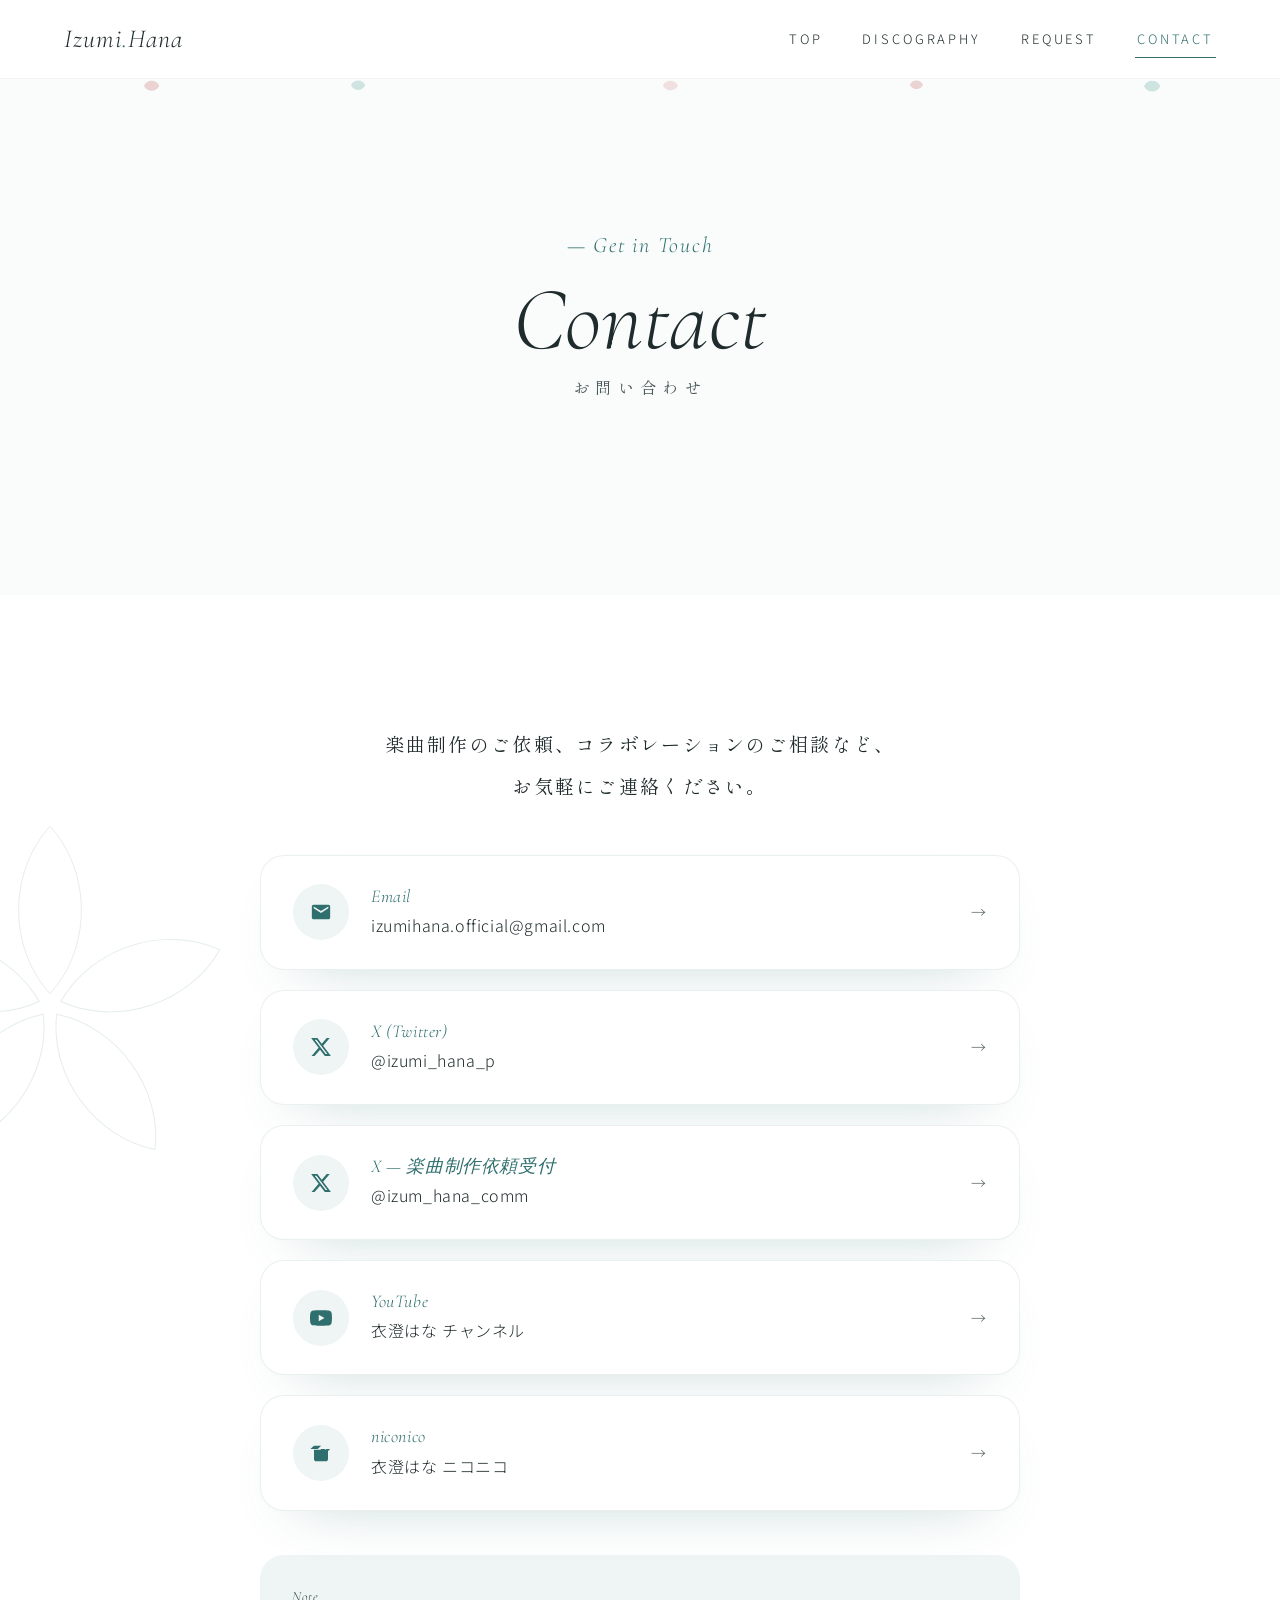
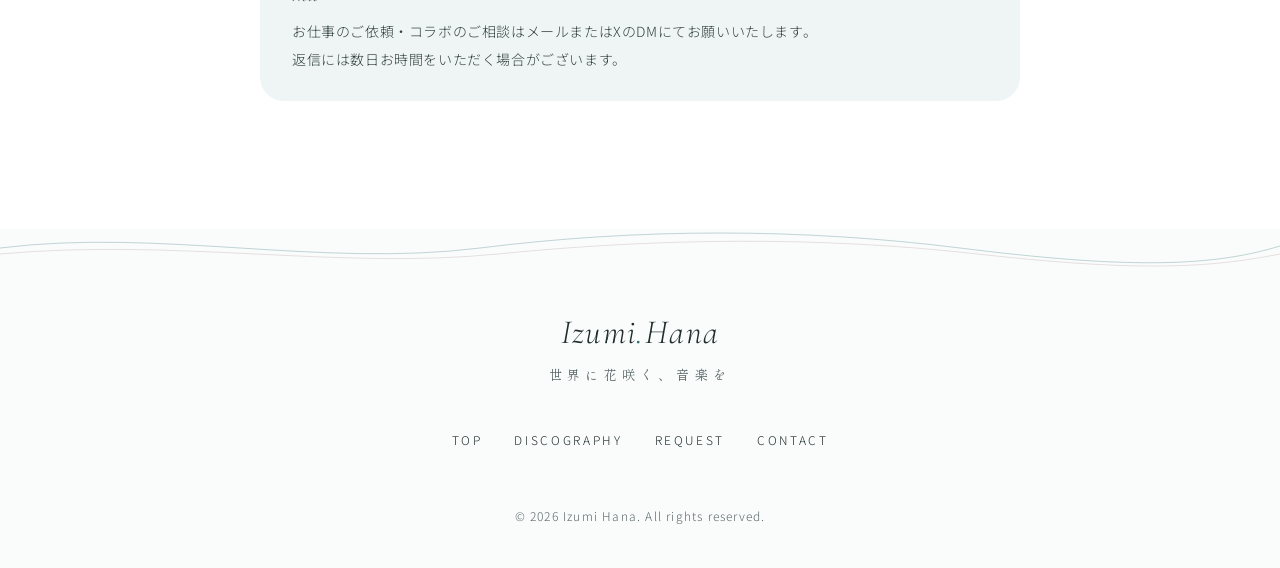
==== commit bbb3a76f: "xaccount" ====
--- a/contact.html
+++ b/contact.html
@@ -82,6 +82,16 @@
           <span class="arrow" aria-hidden="true">→</span>
         </a>
 
+        <a href="https://x.com/izum_hana_comm" target="_blank" rel="noopener" class="method reveal">
+          <span class="wave" aria-hidden="true"></span>
+          <span class="ic"><svg viewBox="0 0 24 24" aria-hidden="true"><path d="M18.244 2.25h3.308l-7.227 8.26 8.502 11.24H16.17l-5.214-6.817L4.99 21.75H1.68l7.73-8.835L1.254 2.25H8.08l4.713 6.231zm-1.161 17.52h1.833L7.084 4.126H5.117z"/></svg></span>
+          <span class="method-info">
+            <span class="method-label">X — 楽曲制作依頼受付</span>
+            <span class="method-value">@izum_hana_comm</span>
+          </span>
+          <span class="arrow" aria-hidden="true">→</span>
+        </a>
+
         <a href="https://www.youtube.com/channel/UCELzzvRnGaEkKQrtYte62rw" target="_blank" rel="noopener" class="method reveal">
           <span class="wave" aria-hidden="true"></span>
           <span class="ic"><svg viewBox="0 0 24 24" aria-hidden="true"><path d="M23.498 6.186a3.016 3.016 0 0 0-2.122-2.136C19.505 3.545 12 3.545 12 3.545s-7.505 0-9.377.505A3.017 3.017 0 0 0 .502 6.186C0 8.07 0 12 0 12s0 3.93.502 5.814a3.016 3.016 0 0 0 2.122 2.136c1.871.505 9.376.505 9.376.505s7.505 0 9.377-.505a3.015 3.015 0 0 0 2.122-2.136C24 15.93 24 12 24 12s0-3.93-.502-5.814zM9.545 15.568V8.432L15.818 12l-6.273 3.568z"/></svg></span>
--- a/css/style.css
+++ b/css/style.css
@@ -79,11 +79,20 @@
   position: sticky;
   top: 0;
   z-index: 100;
+  border-bottom: 1px solid rgba(31, 43, 44, 0.06);
+  transition: box-shadow 0.5s var(--ease);
+}
+/* すりガラスは疑似要素に持たせる（header自体に backdrop-filter を付けると
+   中の position: fixed なメニューが header 基準になり見切れるため） */
+.header::before {
+  content: '';
+  position: absolute;
+  inset: 0;
+  z-index: -1;
   background: rgba(255, 255, 255, 0.72);
   backdrop-filter: blur(18px);
   -webkit-backdrop-filter: blur(18px);
-  border-bottom: 1px solid rgba(31, 43, 44, 0.06);
-  transition: box-shadow 0.5s var(--ease);
+  pointer-events: none;
 }
 .header.scrolled { box-shadow: 0 10px 40px -30px rgba(47, 111, 109, 0.5); }
 .header .container {
@@ -704,12 +713,58 @@
 .order-inner { max-width: 720px; margin: 0 auto; display: flex; flex-direction: column; align-items: center; gap: 20px; }
 .order-inner .mincho { font-size: 22px; letter-spacing: 0.12em; line-height: 2; }
 
+/* ---------- 1st Album ---------- */
+.album-grid { position: relative; max-width: 1120px; margin: 0 auto; display: flex; flex-wrap: wrap; align-items: center; gap: 4rem 5rem; }
+.album-cover { position: relative; flex: 0 1 440px; min-width: 0; margin: 0 auto; }
+.album-ring {
+  position: absolute; left: 50%; top: 50%; width: 100%; aspect-ratio: 1; transform-origin: center;
+  translate: -50% -50%; border-radius: 50%; border: 1px solid rgba(47, 111, 109, 0.3);
+  opacity: 0; animation: ring 8s cubic-bezier(0.2, 0.6, 0.3, 1) infinite; pointer-events: none;
+}
+.album-ring.r2 { animation-delay: 4s; border-color: rgba(138, 80, 82, 0.25); }
+.album-art {
+  position: relative; aspect-ratio: 1; border-radius: 24px; overflow: hidden; background: var(--mist);
+  border: 10px solid #fff; box-shadow: 0 50px 100px -50px rgba(47, 111, 109, 0.6), 0 0 0 1px rgba(47, 111, 109, 0.1);
+  transition: transform 0.8s var(--ease);
+}
+.album-cover:hover .album-art { transform: translateY(-6px) rotate(-1deg); }
+.album-art img { position: absolute; inset: 0; width: 100%; height: 100%; object-fit: cover; }
+.album-art-ph { position: absolute; inset: 0; display: flex; flex-direction: column; align-items: center; justify-content: center; gap: 18px; }
+.album-art-ph svg { width: 55%; height: auto; }
+.album-art-ph span { font-family: var(--font-en); font-size: 26px; font-style: italic; color: var(--accent); letter-spacing: 0.06em; }
+.album-text { flex: 1 1 420px; min-width: 0; display: flex; flex-direction: column; gap: 18px; }
+.album-title { font-family: var(--font-en); font-weight: 300; font-style: italic; font-size: clamp(3rem, 6vw, 5.25rem); line-height: 1; letter-spacing: 0; }
+.album-meta { display: flex; flex-wrap: wrap; gap: 6px 0; font-size: 13px; letter-spacing: 0.16em; color: var(--sub); }
+.album-meta span + span::before { content: '·'; margin: 0 12px; color: var(--accent); }
+.album-desc { color: var(--ink-2); line-height: 2.1; }
+.album-note { font-size: 12px; color: var(--sub); line-height: 1.9; }
+.tracklist { list-style: none; margin: 4px 0 0; padding: 0; border-top: 1px solid var(--line); }
+.tracklist li {
+  display: flex; flex-wrap: wrap; align-items: baseline; gap: 2px 16px; padding: 12px 8px;
+  border-bottom: 1px solid var(--line); transition: background 0.4s, padding 0.4s var(--ease);
+}
+.tracklist li:hover { background: rgba(238, 245, 244, 0.7); padding-left: 16px; }
+.tr-no { width: 26px; font-family: var(--font-en); font-style: italic; font-size: 17px; color: var(--accent); }
+.tr-title { flex: 1 1 200px; min-width: 0; font-size: 15px; font-weight: 400; }
+.tr-feat { font-size: 12px; color: var(--sub); }
+@media (max-width: 760px) {
+  .album-grid { gap: 3rem; }
+  .album-cover { flex-basis: 100%; max-width: 340px; }
+  .tr-feat { flex-basis: 100%; padding-left: 42px; }
+}
+
 /* ---------- Responsive ---------- */
 @media (max-width: 860px) {
   .menu-toggle { display: block; }
   .nav-list {
     position: fixed;
-    inset: 0;
+    top: 0;
+    left: 0;
+    width: 100%;
+    height: 100vh;
+    height: 100dvh;
+    overflow-y: auto;
+    padding: 80px 0 40px;
     z-index: 110;
     flex-direction: column;
     align-items: center;
@@ -750,6 +805,6 @@
 @media (prefers-reduced-motion: reduce) {
   *, *::before, *::after { animation: none !important; transition: none !important; }
   .js .reveal, .orb, .rise { opacity: 1; transform: none; }
-  .ring, .pring, .drop, .splash, .petals, .flow-drop, .t-ring, .latest-rings { display: none; }
+  .ring, .pring, .drop, .splash, .petals, .flow-drop, .t-ring, .latest-rings, .album-ring { display: none; }
   .flower-hero .draw { stroke-dashoffset: 0; }
 }
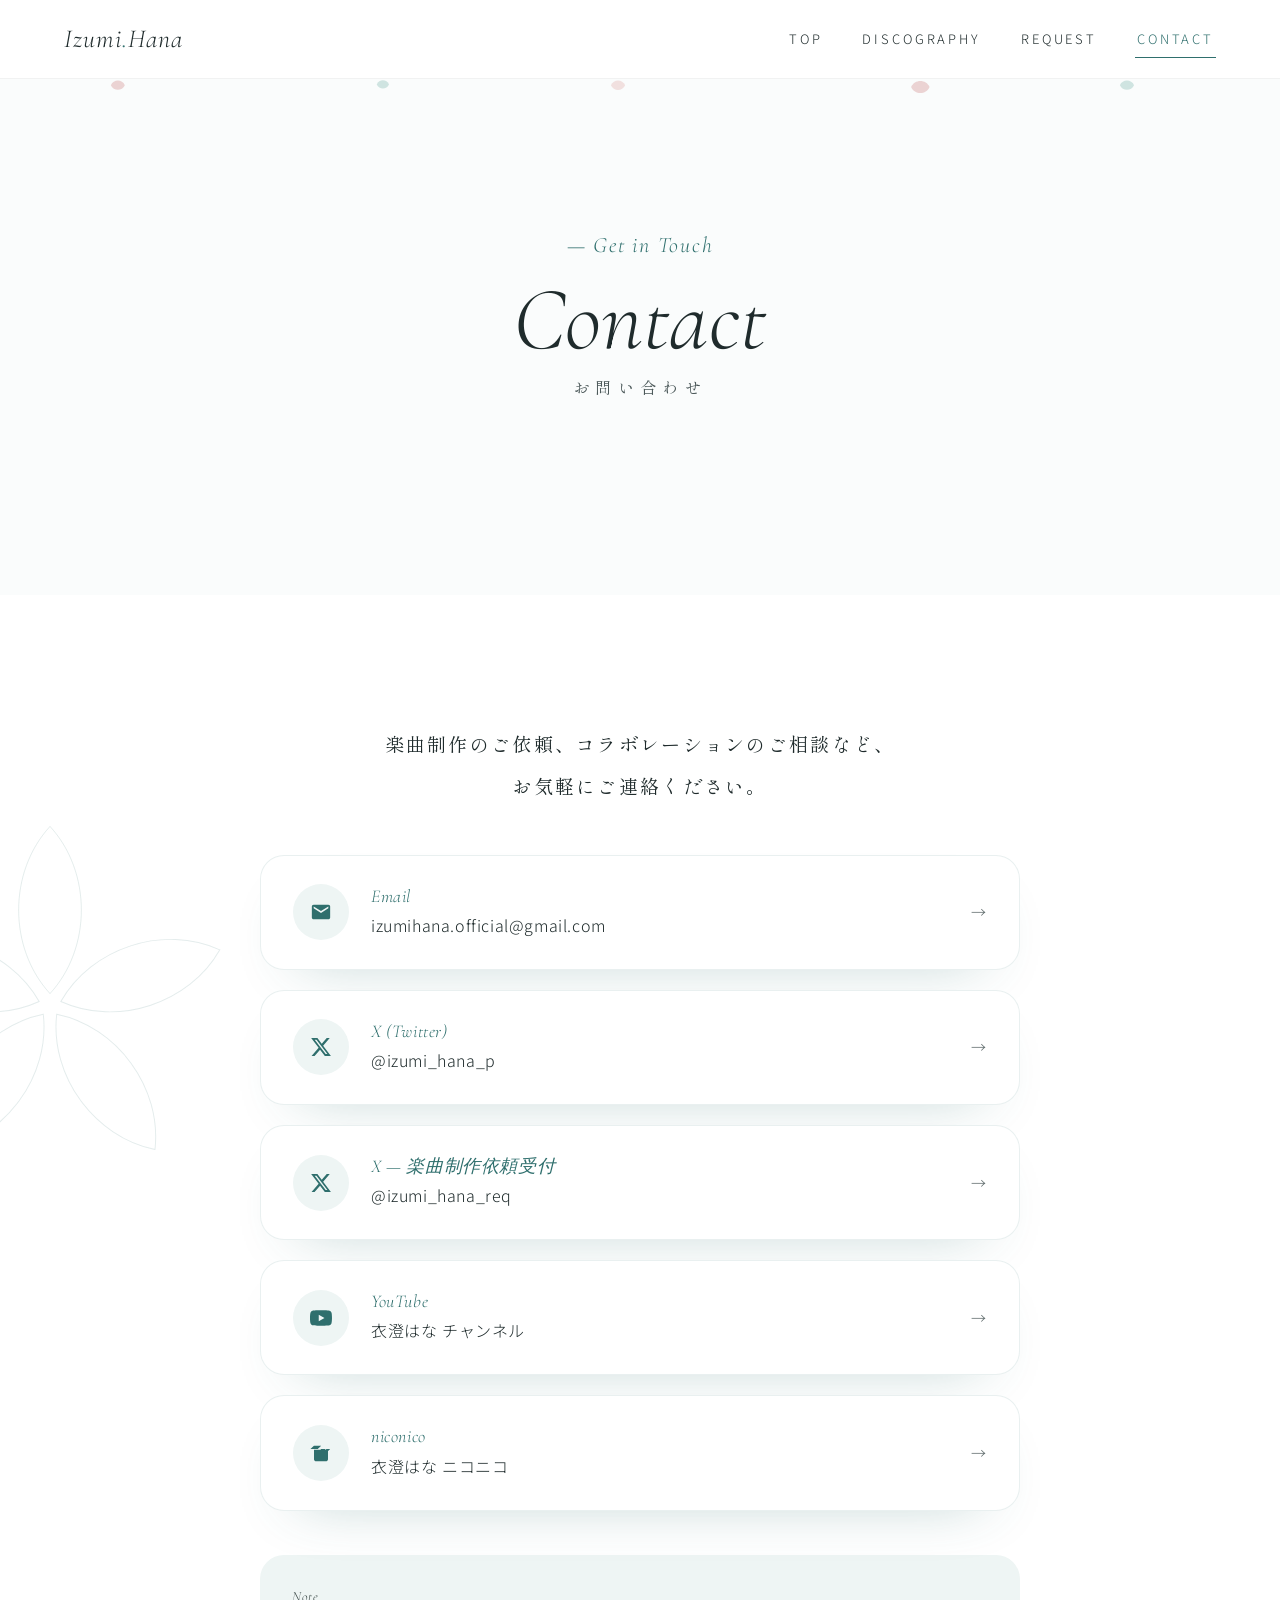
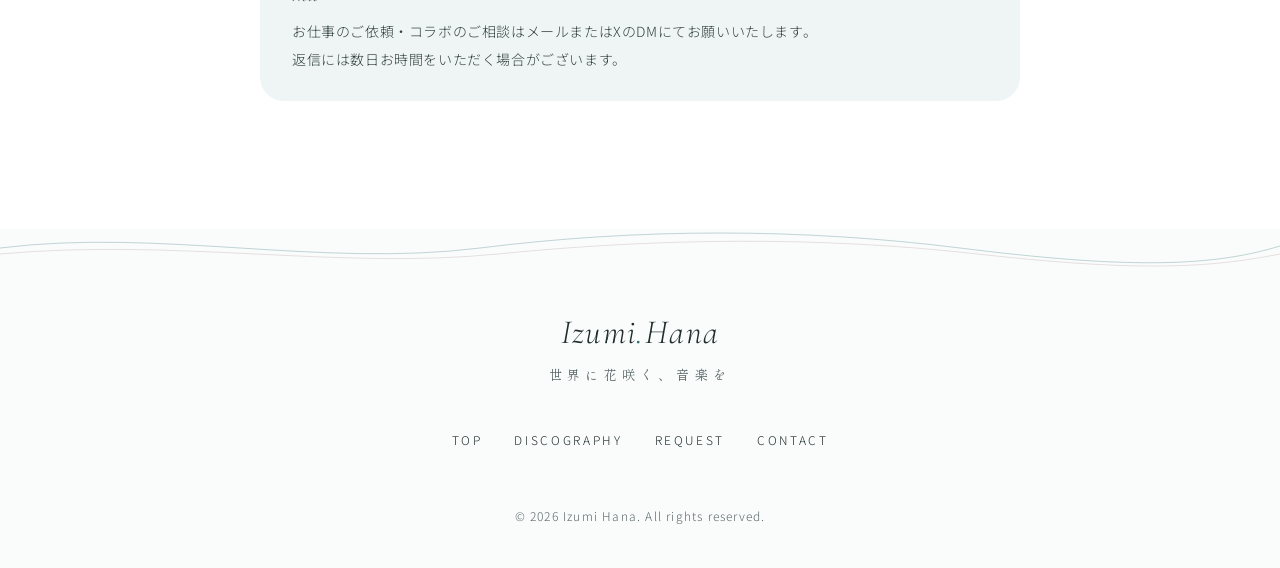
==== commit 56e4e351: "xaccount" ====
--- a/contact.html
+++ b/contact.html
@@ -82,12 +82,12 @@
           <span class="arrow" aria-hidden="true">→</span>
         </a>
 
-        <a href="https://x.com/izum_hana_comm" target="_blank" rel="noopener" class="method reveal">
+        <a href="https://x.com/izumi_hana_req" target="_blank" rel="noopener" class="method reveal">
           <span class="wave" aria-hidden="true"></span>
           <span class="ic"><svg viewBox="0 0 24 24" aria-hidden="true"><path d="M18.244 2.25h3.308l-7.227 8.26 8.502 11.24H16.17l-5.214-6.817L4.99 21.75H1.68l7.73-8.835L1.254 2.25H8.08l4.713 6.231zm-1.161 17.52h1.833L7.084 4.126H5.117z"/></svg></span>
           <span class="method-info">
             <span class="method-label">X — 楽曲制作依頼受付</span>
-            <span class="method-value">@izum_hana_comm</span>
+            <span class="method-value">@izumi_hana_req</span>
           </span>
           <span class="arrow" aria-hidden="true">→</span>
         </a>
